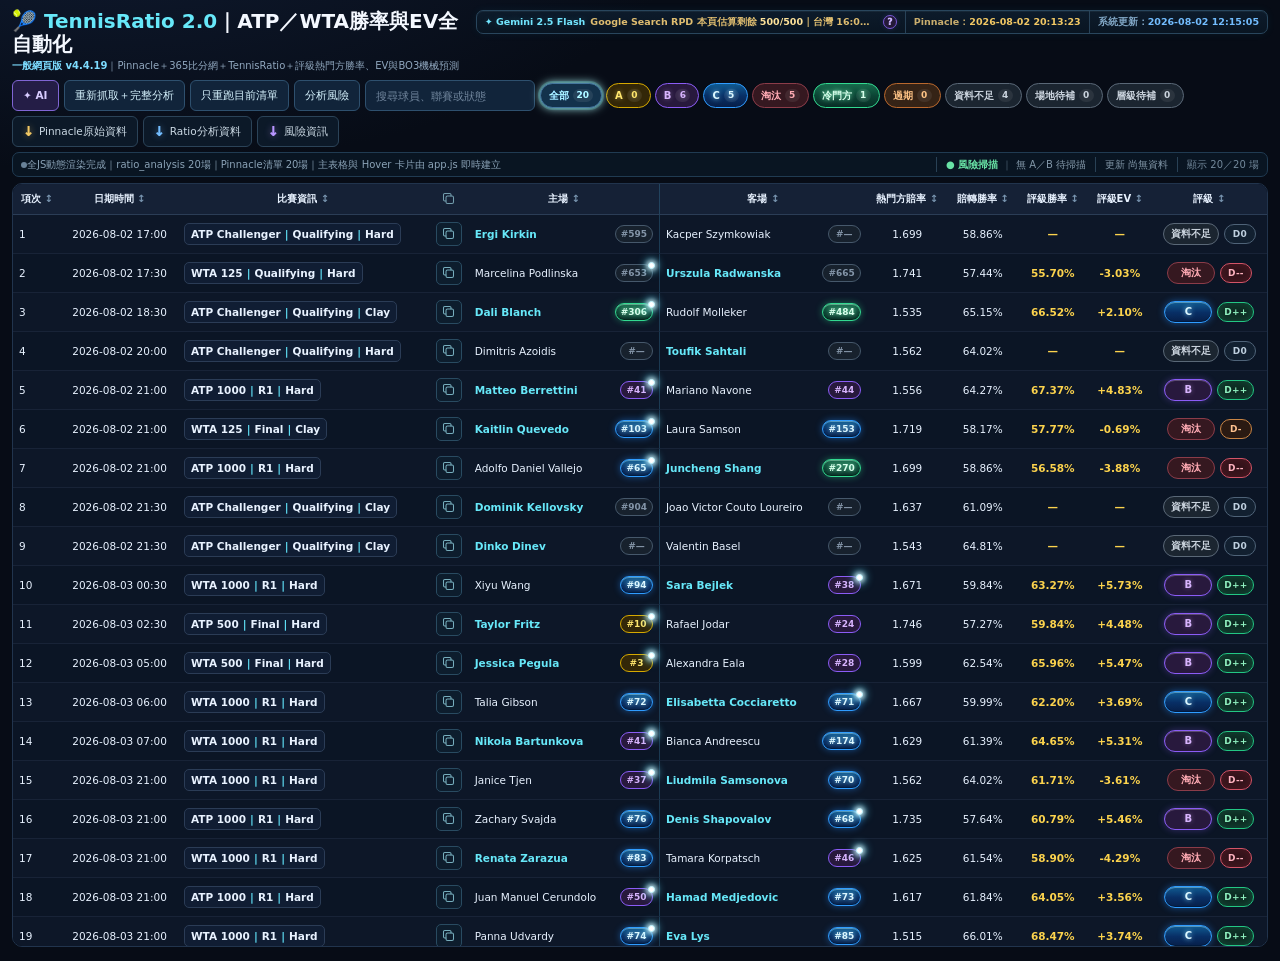
==== index.html @ b2cfebca "Update index.html" ====
<!DOCTYPE html>

<html lang="zh-Hant"><head><meta charset="utf-8"/>
<meta content="width=device-width,initial-scale=1" name="viewport"/>
<link rel="icon" type="image/svg+xml" href="./favicon.svg?v=1">
<title>TennisRatio｜Gemini 2.5 Flash</title><link href="./styles.css?v=safe-gemini-telegram-v1" rel="stylesheet"/></head>
<body data-analysis-ready="0" data-revision="0" data-runtime="github-pages-phase3-source-pipeline">
<div class="app-shell" id="app-shell">
<aside aria-hidden="true" class="chat-drawer" id="chat-drawer">
<div class="chat-inner">
<div class="chat-head">
<div class="chat-head-main"><h2>✦ TennisRatio Gemini</h2><small id="chat-model-label">gemini-2.5-flash｜Google Search</small></div>
<div class="chat-head-actions"><button class="chat-icon" id="chat-new" title="新對話" type="button">＋</button><button class="chat-icon" id="chat-settings" title="模型設定" type="button">⚙</button><button aria-label="關閉" class="chat-icon" id="chat-close" type="button">×</button></div>
</div>
<div class="chat-context"><i></i><span id="chat-context-text">Gemini 2.5 Flash｜Google Search｜共用 Worker Secret</span></div>
<div aria-live="polite" class="chat-log" id="chat-log"><div class="chat-welcome" id="chat-welcome"><strong>Gemini 網路問答已就緒</strong>左側問答不受 A／B 或 65% 條件限制。可詢問任何項次、球員、近期消息或一般問題；Gemini 2.5 Flash 可使用 Google Search，找到來源時會列在回答下方。</div></div>
<div class="chat-composer"><textarea class="chat-input" id="chat-input" placeholder="例如：項次24熱門方近期有沒有不利消息？"></textarea><div class="chat-actions"><span class="chat-actions-note">Enter 傳送｜Shift+Enter 換行</span><button class="control chat-send" id="chat-send" type="button">送出</button></div></div>
</div>
</aside>
<main class="page">
<header class="app-head">
<div class="brand"><h1><span class="brand-mark">🎾 TennisRatio 2.0</span>｜ATP／WTA勝率與EV全自動化</h1>
<div class="subtitle"><span class="version">一般網頁版 v4.4.19</span>｜Pinnacle＋365比分網＋TennisRatio＋評級熱門方勝率、EV與BO3機械預測</div></div>
<section aria-label="系統狀態艙" class="system-cockpit">
<div aria-live="polite" class="gemini-usage-board cockpit-zone cockpit-ai" id="gemini-global-usage" title="Gemini 本頁用量統計載入中">
<div class="gemini-usage-row">
<span class="gemini-usage-model">✦ Gemini 2.5 Flash</span>
<span class="gemini-usage-rpd" id="gemini-rpd-summary">Google Search RPD 本頁估算剩餘 500/500｜台灣 --:-- 重置｜倒數 --小時--分</span>
<button aria-controls="gemini-usage-popover" aria-expanded="false" aria-label="查看 Gemini 用量明細" class="gemini-usage-help" id="gemini-usage-help" title="查看本次與今日用量" type="button">?</button>
</div>
<div class="gemini-usage-popover" hidden id="gemini-usage-popover" role="status">
<div class="gemini-usage-popover-title">問答＋風險共用</div>
<div class="gemini-usage-detail" id="gemini-usage-detail">本次尚無 API 用量｜今日 0 次 問答0／風險0｜累計 0 tokens</div>
</div>
</div>
<div class="time-stack cockpit-times" title="Asia/Taipei">
<div class="generated pinnacle-time cockpit-zone cockpit-pinnacle"><span>Pinnacle：</span><b id="pinnacle-time-value">讀取中</b></div>
<div class="generated cockpit-zone cockpit-update"><span>系統更新：</span><b id="updated-time-value">讀取中</b></div>
</div>
</section>
</header>
<section aria-label="操作列" class="controls">
<button class="control ai-toggle" id="chat-toggle" title="分析資料已載入，可開啟AI問答" type="button">✦ AI</button>
<button class="control run-button" data-mode="full" type="button">重新抓取＋完整分析</button>
<button class="control run-button" data-mode="reanalyze" type="button">只重跑目前清單</button>
<button class="control run-button" data-mode="risk" type="button">分析風險</button>
<input aria-label="搜尋" class="control search-control" id="search-box" placeholder="搜尋球員、聯賽或狀態" type="search"/>
<div aria-label="快速顯示" class="filter-chips" role="group"><button aria-pressed="true" class="filter-chip all active" data-filter="全部" type="button"><span>全部</span><b>0</b></button><button aria-pressed="false" class="filter-chip a" data-filter="A" type="button"><span>A</span><b>0</b></button><button aria-pressed="false" class="filter-chip b" data-filter="B" type="button"><span>B</span><b>0</b></button><button aria-pressed="false" class="filter-chip c" data-filter="C" type="button"><span>C</span><b>0</b></button><button aria-pressed="false" class="filter-chip x" data-filter="淘汰" type="button"><span>淘汰</span><b>0</b></button><button aria-pressed="false" class="filter-chip cold-choice" data-filter="冷門方" type="button"><span>冷門方</span><b>0</b></button><button aria-pressed="false" class="filter-chip expired" data-filter="過期" type="button"><span>過期</span><b>0</b></button><button aria-pressed="false" class="filter-chip missing" data-filter="資料不足" type="button"><span>資料不足</span><b>0</b></button><button aria-pressed="false" class="filter-chip missing" data-filter="場地待補" type="button"><span>場地待補</span><b>0</b></button><button aria-pressed="false" class="filter-chip missing" data-filter="層級待補" type="button"><span>層級待補</span><b>0</b></button></div>
<span class="toolbar-spacer"></span>
<button class="download download-pinnacle" id="download-pinnacle" type="button"><span aria-hidden="true" class="download-mark">↓</span><span>Pinnacle原始資料</span></button>
<button class="download download-ratio" id="download-ratio" type="button"><span aria-hidden="true" class="download-mark">↓</span><span>Ratio分析資料</span></button>
<button class="download download-risk" id="download-risk" type="button"><span aria-hidden="true" class="download-mark">↓</span><span>風險資訊</span></button>
</section>
<div class="status-line" id="job-status" role="status">
<span class="status-dot"></span><span id="status-text">正在載入 R2 ratio_analysis.json、today_matches.json 與 source_bundle.json……</span>
<span class="risk-status" id="risk-status">● 風險掃描 待命</span>
<span class="risk-cache-status" id="risk-cache-status">更新 尚無資料</span>
<span class="visible-count" id="visible-count">顯示 0／0 場</span>
</div>
<div class="wrap"><table class="main"><thead><tr><th data-type="number">項次</th><th>日期時間</th><th>比賽資訊</th><th class="copy-head" data-nosort="true" title="複製日期與對戰"><svg aria-hidden="true" class="copy-icon copy-head-icon" focusable="false" viewbox="0 0 24 24"><rect height="12" rx="2.4" width="12" x="8" y="8"></rect><path d="M16 8V6a2 2 0 0 0-2-2H6a2 2 0 0 0-2 2v8a2 2 0 0 0 2 2h2"></path></svg></th><th class="home-player-head">主場</th><th class="away-player-head">客場</th><th data-type="number">熱門方賠率</th><th data-type="number">賠轉勝率</th><th data-type="number">評級勝率</th><th data-type="number">評級EV</th><th data-type="number">評級</th></tr></thead><tbody><tr class="dynamic-loading-row"><td colspan="11">正在由 app.js 讀取 ratio_analysis.json 並建立表格……</td></tr></tbody></table><div class="empty-filter" id="empty-filter">目前沒有可顯示的比賽；可按上方按鈕重新抓取。</div></div>
</main>
</div>
<dialog class="settings-dialog" id="ai-settings-dialog">
<form class="settings-card" id="ai-settings-form" method="dialog">
<div class="settings-head"><div><h2>AI設定</h2><p>左側問答與上方「分析風險」共用 Cloudflare Worker 內的 GEMINI_API_KEY Secret，不需再次輸入金鑰。</p></div><button class="chat-icon" id="settings-close" type="button">×</button></div>
<label class="settings-field"><span>模型</span><input id="ai-model" type="text" value="gemini-2.5-flash" readonly/><small>左側問答固定使用 gemini-2.5-flash，並可使用 Google Search。</small></label>
<label class="settings-field"><span>連線方式</span><input type="text" value="Cloudflare Worker｜GEMINI_API_KEY Secret" readonly/><small>API Key 只保存在 Cloudflare Secret；GitHub Pages 與瀏覽器都無法讀取明文。</small></label>
<label class="settings-field"><span>系統提示詞</span><textarea id="ai-system-prompt"></textarea><small>影響左側 Gemini 的回答方式；任何問題都可問，不受 A／B 風險掃描條件限制。</small></label>
<div class="settings-actions"><span class="settings-status" id="settings-status"></span><button class="control" id="settings-cancel" type="button">取消</button><button class="control" type="submit">儲存設定</button></div>
</form>
</dialog>
<dialog class="risk-dialog" id="external-risk-dialog">
<div class="risk-dialog-card">
<div class="risk-dialog-head"><div><h2 id="risk-dialog-title">外部風險</h2><p id="risk-dialog-subtitle"></p></div><button class="risk-dialog-close" id="risk-dialog-close" type="button" aria-label="關閉">×</button></div>
<div id="risk-dialog-body"></div>
</div>
</dialog>
<div class="analysis-toast" id="analysis-toast" hidden role="status" aria-live="polite">
<div class="analysis-toast-mark">✓</div>
<div class="analysis-toast-content"><strong id="analysis-toast-title">分析完成</strong><span id="analysis-toast-body"></span></div>
<button class="analysis-toast-close" id="analysis-toast-close" type="button" aria-label="關閉通知">×</button>
</div>
<div id="card"></div><div hidden="" id="templates-root"></div>
<script defer src="./modules/pinnacle.js?v=external-risk-v1"></script><script defer src="./modules/data-services.js?v=external-risk-v1-hotfix2"></script><script defer src="./modules/analysis-engine.js?v=rating65-ab-gate-v1"></script><script defer src="./modules/renderer.js?v=external-risk-v1-hotfix6"></script><script defer src="./modules/ai-services.js?v=safe-gemini-queue-v1"></script><script defer src="./app.js?v=safe-gemini-telegram-v1"></script></body></html>
---- styles.css ----
:root{--bg:#08101c;--panel:#0d1728;--line:#21344d;--text:#e8f2ff;--muted:#8fa6bd;--cyan:#67e8f9;--yellow:#fbbf24}
*{box-sizing:border-box;scrollbar-width:thin;scrollbar-color:#278db6 #08111f}
html{min-height:100%;background:#070c16}
body{min-height:100vh;margin:0;background:radial-gradient(1100px 520px at 8% -12%,#101c33 0%,#070c16 55%);color:var(--text);font:12px/1.45 "Microsoft JhengHei",system-ui,sans-serif}
button,input,select{font:inherit}
.app-shell{display:flex;width:100%;min-width:0;min-height:100vh;overflow:hidden}
.page{flex:1 1 auto;min-width:0;width:auto;padding:14px 16px 20px;transition:width .22s ease}
.app-head{display:flex;align-items:flex-start;justify-content:space-between;gap:14px;margin-bottom:10px}
.brand h1{margin:0;color:#f4f8ff;font-size:23px;line-height:1.2} .brand-mark{color:var(--cyan)} .version{color:#7ddcff;font-size:12px;font-weight:900}
.subtitle{margin-top:4px;color:#91a8bf;font-size:12px} .time-stack{display:flex;align-items:center;gap:6px;flex:0 0 auto} .generated{padding:5px 9px;border:1px solid #203b54;border-radius:7px;background:#0a1726;color:#8aa6bd;white-space:nowrap} .generated b{color:#d7eefc;font-weight:900} .generated.pinnacle-time{border-color:#4e3c22;background:#1b160d;color:#c4a979} .generated.pinnacle-time b{color:#f6cf74}
.controls{display:flex;align-items:center;gap:6px;flex-wrap:wrap;margin-bottom:7px}
.control,.download{height:36px;padding:0 12px;border:1px solid #2e506e;border-radius:7px;background:#11243a;color:#d7f4ff;text-decoration:none;white-space:nowrap;transition:border-color .14s,background .14s,box-shadow .14s}
button.control,.download{display:inline-flex;align-items:center;justify-content:center;cursor:pointer} .control:hover,.download:hover{border-color:#4ec8ed;background:#15314a;box-shadow:0 0 9px #39c8ef35} .control:disabled{cursor:wait;opacity:.5;box-shadow:none}
input.control{outline:none} input.control::placeholder{color:#71869d} input.control:focus{border-color:#54c7e8;box-shadow:0 0 0 2px #4dd7ff22} .search-control{flex:0 1 180px;width:180px;min-width:135px} .toolbar-spacer{flex:1 1 8px} .filter-chips{display:flex;align-items:center;gap:5px;flex-wrap:wrap} .filter-chip{height:30px;display:inline-flex;align-items:center;justify-content:center;gap:5px;padding:0 9px;border:1px solid #35536d;border-radius:999px;background:#102233;color:#b9cddd;font-weight:900;cursor:pointer;white-space:nowrap;transition:filter .14s,box-shadow .14s,transform .14s,opacity .14s} .filter-chip b{min-width:17px;padding:1px 5px;border-radius:999px;background:#ffffff12;color:inherit;font-size:10px} .filter-chip:hover,.filter-chip:focus-visible{filter:brightness(1.16);transform:translateY(-1px);outline:none} .filter-chip.active{box-shadow:0 0 0 2px #67e8f933,0 0 10px currentColor;filter:brightness(1.13)} .filter-chip.all{color:#9fe5ff;border-color:#3d698c;background:#112c43} .filter-chip.a{color:#77f0b2;border-color:#2cac72;background:#103126} .filter-chip.b{color:#7ed0ff;border-color:#2f83bd;background:#10283b} .filter-chip.c{color:#ffe17c;border-color:#b58d1f;background:#332b11} .filter-chip.x{color:#ffabb4;border-color:#8b3c49;background:#351820} .filter-chip.cold-choice{color:#ffbd8a;border-color:#b76732;background:#332015} .filter-chip.expired{color:#ffc486;border-color:#b9682d;background:#352316} .filter-chip.missing{color:#ccd5df;border-color:#5a6877;background:#1b2530} .ai-toggle{order:-10;border-color:#8065d4;background:#241d46;color:#d8ccff;font-weight:900} .ai-toggle.active{border-color:#a88cff;background:#332667;box-shadow:0 0 10px #9b87ff55}
.status-line{display:flex;align-items:center;gap:8px;min-height:30px;margin-bottom:8px;padding:5px 9px;border:1px solid #203b54;border-radius:7px;background:#0a1726;color:#91a8bf} .status-line.running{color:#87dbf2;border-color:#2c6980} .status-line.error{color:#ffb1ba;border-color:#7e3945;background:#28151d} .status-dot{width:7px;height:7px;border-radius:50%;background:#698298} .status-line.running .status-dot{background:#5de4ff;box-shadow:0 0 8px #5de4ff;animation:pulse 1.2s infinite} .status-line.error .status-dot{background:#ff7280} .visible-count{margin-left:auto;color:#7591a9;white-space:nowrap}
@keyframes pulse{50%{opacity:.35}}
.wrap{height:calc(100vh - 158px);min-height:430px;overflow:auto;border:1px solid var(--line);border-radius:12px;background:var(--panel)}
.empty-filter{display:none;padding:38px;color:#91a8bf;text-align:center}
table.main{width:100%;min-width:1180px;border-collapse:separate;border-spacing:0}
.main th{position:sticky;top:0;z-index:5;padding:10px 8px;background:#152136;border-bottom:1px solid #2b3d56;white-space:nowrap;cursor:pointer;user-select:none}
.main th:not([data-nosort])::after{content:" ↕";color:#7894af} .main th.asc::after{content:" ▲";color:var(--cyan)} .main th.desc::after{content:" ▼";color:var(--cyan)} .main th[data-nosort]{cursor:default}
.main td{padding:10px 8px;border-bottom:1px solid #182337;vertical-align:middle}
.main tbody tr:nth-child(even) td{background:#0b1525} .main tr:hover td{background:#122640}
.date,.num{white-space:nowrap;text-align:center} .player{min-width:max-content;white-space:nowrap}
.player-entry{display:flex;align-items:center;justify-content:space-between;gap:10px;width:100%} .player-entry .rank-pill{flex:0 0 auto;margin-left:auto}
.main th.home-player-head,.main td.home-player{border-right:1px solid rgba(82,174,220,.24)}
.player-name{display:inline-block;max-width:none;overflow:visible;text-overflow:clip;vertical-align:middle;white-space:nowrap}
.favorite{color:var(--cyan);font-weight:900} .model-value,.ev{color:#fcd34d;font-weight:900}
.rank-pill{position:relative;display:inline-flex;align-items:center;justify-content:center;min-width:37px;height:20px;margin-left:6px;padding:0 6px;border-radius:999px;border:1px solid #3d698c;background:#112c43;color:#9fe5ff;font-size:10px;font-weight:900}
.rank-pill.top10{color:#ffe66d;border-color:#d6a900;background:#332708} .rank-pill.top50{color:#d8b4fe;border-color:#8b5cf6;background:#28193d}
.rank-pill.rarity-r{color:#dcf7ff;border-color:#2f9cff;background:linear-gradient(180deg,#105b91 0%,#082f66 52%,#071f49 100%);box-shadow:inset 0 1px 0 #b8efff66,inset 0 -1px 0 #001a3d,0 0 7px #238cff78;text-shadow:0 0 5px #86ddff}
.rank-pill.rarity-n{color:#d8ffec;border-color:#32d990;background:linear-gradient(180deg,#176b4c 0%,#0b4434 52%,#082d25 100%);box-shadow:inset 0 1px 0 #c7ffe366,inset 0 -1px 0 #04241b,0 0 7px #2bd98a70;text-shadow:0 0 5px #84ffc3}
.rank-pill.lower,.rank-pill.missing{color:#8495a8;border-color:#46586b;background:#17212d}
.rank-pill.better-ranked::after{content:"";position:absolute;right:-3px;top:-3px;width:6px;height:6px;border:1px solid #baf4ff;border-radius:50%;background:#fff;box-shadow:0 0 4px 2px #fff9,0 0 9px 3px #55dfffaa}
.hover{cursor:help} .info-pill{display:inline-flex;align-items:center;gap:5px;padding:4px 7px;white-space:nowrap;border:1px solid #2b3c56;border-radius:6px;background:#101d33} .info-part{font-weight:800} .info-sep{color:#5eddf4;font-style:normal;font-weight:900}
.copy-column{width:46px;padding-left:3px!important;padding-right:3px!important;text-align:center} .copy-head{width:46px;text-align:center;color:#739dad} .copy-icon{width:17px;height:17px;fill:none;stroke:currentColor;stroke-width:1.65;stroke-linecap:round;stroke-linejoin:round} .copy-head-icon{width:16px;height:16px;vertical-align:-3px} .copy-match,.copy-url{display:inline-flex;align-items:center;justify-content:center;width:30px;height:28px;padding:0;border:1px solid #294b61;border-radius:6px;background:#0d1d2d;color:#77aebd;box-shadow:none;cursor:pointer;transition:border-color .14s,background .14s,color .14s,box-shadow .14s} .copy-match:hover,.copy-url:hover,.copy-match:focus-visible,.copy-url:focus-visible{outline:none;border-color:#5edfff;background:#102b41;color:#dffaff;box-shadow:0 0 0 1px #52ddff3d,0 0 10px #3edbff70,inset 0 0 8px #45dcff1c} .copy-match.copied,.copy-url.copied{border-color:#43d29a;background:#15372e;color:#83edbc;box-shadow:0 0 8px #38d39755} .copy-result{font-size:15px;font-weight:900;line-height:1}
.rating{display:inline-flex;min-width:55px;justify-content:center;padding:4px 8px;border:1px solid;border-radius:999px;font-weight:900}
.rating.a{color:#77f0b2;border-color:#2cac72;background:#103126} .rating.b{color:#7ed0ff;border-color:#2f83bd;background:#10283b}
.rating.c{color:#ffe17c;border-color:#b58d1f;background:#332b11} .rating.x{color:#ffabb4;border-color:#8b3c49;background:#351820}
.rating.expired{color:#ffc486;border-color:#b9682d;background:#352316} .rating.missing{color:#ccd5df;border-color:#5a6877;background:#1b2530}
.rating-trigger{outline:none;transition:filter .16s,box-shadow .16s,transform .16s} .rating-trigger:hover,.rating-trigger:focus{filter:brightness(1.18);box-shadow:0 0 0 2px #67e8f933,0 0 12px currentColor;transform:translateY(-1px)} .rating-cell{min-width:118px} .rating-badges{display:inline-flex;align-items:center;justify-content:center;gap:6px;flex-wrap:wrap} .d-mini{display:inline-flex;align-items:center;justify-content:center;min-width:36px;height:24px;padding:0 8px;border-radius:999px;border:1px solid #3b5268;background:#102233;color:#bfd1de;font-size:10px;font-weight:900;letter-spacing:.2px;white-space:nowrap} .d-mini.hot-strong{border-color:#23c784;background:#0d2b22;color:#8ff0bf;box-shadow:0 0 8px #34d39933 inset} .d-mini.hot{border-color:#2aa67d;background:#0d2520;color:#7de5b7} .d-mini.cold{border-color:#c98545;background:#2a1a12;color:#ffc28f} .d-mini.cold-strong{border-color:#d35467;background:#33131a;color:#ffb3c0;box-shadow:0 0 8px #f43f5e22 inset} .d-mini.neutral{border-color:#4f6378;background:#122030;color:#bfd0df}
#card{display:none;position:fixed;z-index:100;width:min(520px,calc(100vw - 24px));max-height:84vh;overflow:auto;padding:13px;border:1px solid #315f82;border-radius:11px;background:#08121f;box-shadow:0 18px 48px #000d;color:#eaf3ff;pointer-events:auto}
#card.integrated-card{width:min(1260px,calc(100vw - 24px))} #card.match-card{width:min(460px,calc(100vw - 24px))}
.tip-title{margin-bottom:8px;padding-bottom:6px;border-bottom:1px solid #24445d;color:#73ddff;font-size:17px;font-weight:900}
.integrated-title{display:flex;align-items:center;gap:9px;min-width:0} .integrated-title strong{color:#fbbf24} .integrated-rating-title{color:#ffd66b;white-space:nowrap} .h2h-title{display:grid;grid-template-columns:auto minmax(0,1fr) auto auto;align-items:center;gap:6px;width:min(360px,28vw);min-width:200px;height:27px;margin-left:auto;padding:2px 4px 2px 8px;border:1px solid #274a63;border-radius:6px;background:#0b1b2c;color:#7ddcff;font-size:10px;font-weight:800;line-height:1;overflow:hidden} .h2h-title>span{color:#7ddcff;white-space:nowrap} .h2h-title a{min-width:0;overflow:hidden;color:#9fc4d8;text-overflow:ellipsis;white-space:nowrap;font-weight:700} .h2h-title .h2h-title-copy{width:23px;height:21px;border-radius:5px} .h2h-title .copy-icon{width:14px;height:14px} .h2h-title .copy-status{min-width:0;max-width:38px;overflow:hidden;white-space:nowrap;font-size:9px} .h2h-title.missing-url{display:flex;justify-content:center;color:#8295a7} .card-item{margin-left:0;padding:2px 9px;border:1px solid #2f7899;border-radius:999px;background:#0e2a3d;color:#8ce9ff;font-size:12px;font-weight:900;white-space:nowrap}
.surface{margin-bottom:8px;color:#fbbf24;font-weight:800} .tip-table{width:100%;border-collapse:collapse} .tip-table th,.tip-table td{padding:5px 7px;border-bottom:1px solid #193149;text-align:right}
.tip-table th:first-child{text-align:left;color:#a9bdd1} .info-list{display:grid;grid-template-columns:120px 1fr;gap:6px 10px;margin:0} .info-list dt{color:#8fa9c0} .info-list dd{margin:0}
.prob-grid{display:grid;grid-template-columns:repeat(4,1fr);gap:7px;margin:8px 0} .prob-grid span{padding:8px;border:1px solid #25435d;border-radius:7px;background:#0d2034;color:#9fb5ca;text-align:center} .prob-grid small{display:block;color:#718ca4;font-size:10px} .prob-grid b{display:block;color:#fbbf24;font-size:15px}
.stats-panel{min-width:var(--stats-pane-min,430px);border:1px solid #24445d;border-radius:8px;overflow-x:hidden;overflow-y:hidden;background:#0a1828} .panel-title{display:flex;justify-content:space-between;padding:7px 9px;color:#69ddff;font-weight:900;background:#10243a} .panel-title span{color:#fbbf24}
.formula-overview{margin-bottom:8px;padding:8px;border:1px solid #2b4962;border-radius:8px;background:#091725} .overview-grid{display:grid;grid-template-columns:minmax(240px,2fr) minmax(165px,1fr) minmax(126px,.82fr);grid-template-areas:"breadth d prob" "five ev final";gap:7px;align-items:stretch} .overview-box{display:flex;flex-direction:column;justify-content:center;min-height:50px;padding:7px 9px;border:1px solid #29465d;border-radius:7px;background:#0d1d2e;overflow:visible;transition:border-color .12s,box-shadow .12s} .overview-box.bias-hot{border-color:#2aa67d;box-shadow:inset 0 0 0 1px #1d6c54} .overview-box.bias-cold{border-color:#d35467;box-shadow:inset 0 0 0 1px #6f2430} .overview-box.bias-prob{border-color:#d6b44a;box-shadow:inset 0 0 0 1px #755f18} .overview-box.bias-neutral{border-color:#355067} .overview-breadth{grid-area:breadth} .overview-d{grid-area:d} .overview-prob{grid-area:prob} .overview-five{grid-area:five} .overview-ev{grid-area:ev} .overview-final{grid-area:final} .overview-box-head{display:flex;align-items:center;gap:7px;margin-bottom:5px;min-width:0} .overview-index{display:inline-flex;align-items:center;justify-content:center;min-width:22px;height:22px;padding:0 6px;border:1px solid #5b7085;border-radius:6px;background:#102233;color:#eef6ff;font-size:10px;font-weight:900;letter-spacing:.3px;line-height:1} .overview-box-label{display:block;min-width:0;color:#9fb3c4;font-size:10px;font-weight:800;line-height:1.15} .overview-line{display:flex;align-items:center;min-width:0;flex-wrap:wrap;gap:2px;color:#d6e3ec;font-size:12px;font-weight:800;line-height:1.3} .overview-unavailable{color:#7f93a5} .overview-line .support-side,.overview-line .breadth-side{color:#c7d3de;font-weight:900;text-shadow:none} .overview-line .support-side.dominant.hot,.overview-line .breadth-side.dominant.hot{color:#7ef0b7;text-shadow:0 0 9px #34d39955} .overview-line .support-side.dominant.cold,.overview-line .breadth-side.dominant.cold{color:#ff9fb0;text-shadow:0 0 9px #f43f5e55} .overview-line .support-side.tie,.overview-line .breadth-side.tie{color:#c7d3de;text-shadow:none} .overview-metric{align-items:flex-start;gap:0;white-space:nowrap} .overview-metric-value{display:flex;align-items:flex-end;min-height:24px} .overview-metric b{display:block;color:#f5d76e;font-size:18px;line-height:1.05;white-space:nowrap;overflow:visible} .overview-metric b.positive{color:#7ef0b7} .overview-metric b.negative{color:#ffb3c0} .overview-metric b.neutral{color:#c5d2de} .overview-metric .formula-final-grade.a{color:#77f0b2} .overview-metric .formula-final-grade.b{color:#7ed0ff} .overview-metric .formula-final-grade.c{color:#ffe17c} .overview-metric .formula-final-grade.x,.overview-metric .formula-final-grade.missing{color:#ffabb4} .overview-note{display:block;margin-top:6px;padding-top:5px;border-top:1px solid #203a50;color:#7892a8;font-size:9.5px;letter-spacing:.08px} .analysis-grid{display:grid;grid-template-columns:minmax(var(--stats-pane-min,430px),5fr) minmax(680px,7fr);gap:8px;align-items:start} .stats-tabs-shell{min-width:0} .stats-tab-list{display:flex;align-items:flex-end;gap:3px;border-bottom:1px solid #24445d} .stats-tab{position:relative;margin:0 0 -1px;padding:7px 11px;border:1px solid transparent;border-bottom-color:#24445d;border-radius:7px 7px 0 0;background:#0a1524;color:#7895aa;font:inherit;font-weight:900;cursor:pointer;transition:border-color .14s,background .14s,color .14s} .stats-tab:hover{color:#bcecff;background:#0d1d2e} .stats-tab.active{z-index:1;border-color:#2b5975;border-bottom-color:#0a1828;background:#0a1828;color:#6fdcf7} .stats-tab:focus-visible{outline:1px solid #67dff5;outline-offset:-3px} .stats-tab-panel{display:none} .stats-tab-panel.active{display:block} .stats-tab-panel .stats-panel{height:100%;border-top:0;border-radius:0 8px 8px 8px} .formula-section{min-width:0;border:1px solid #24445d;border-radius:8px;overflow:hidden;background:#0a1828} .formula-panel-title{align-items:flex-start;gap:10px;color:#ffd66b} .formula-title-subject{display:flex;align-items:center;gap:9px} .formula-title-subject span{color:#ffd66b} .formula-title-subject strong{color:var(--cyan);font-size:13px} .formula-title-result{display:flex;flex-direction:column;align-items:flex-end;gap:4px;margin-left:auto} .formula-title-result small{color:#7897ad;font-size:10px} .formula-topline{display:flex;align-items:center;justify-content:flex-end;gap:8px;flex-wrap:wrap} .formula-topline span{color:#b8d0e1;font-size:11px} .formula-topline span>b{color:#f5d76e;font-size:13px} .formula-summary{font-size:11px;text-align:right;line-height:1.45;color:#8fa6bd} .formula-summary .support-side{font-weight:700;color:#9eb4c7;transition:color .12s,text-shadow .12s} .formula-summary .support-divider{display:inline-block;margin:0 5px;color:#71879a;font-weight:400;text-shadow:none} .formula-summary .support-side.dominant.hot{color:#7ef0b7;text-shadow:0 0 10px #34d39955} .formula-summary .support-side.dominant.cold{color:#ffb3c0;text-shadow:0 0 10px #f43f5e44} .formula-summary .support-side.tie{color:#c5d2de;text-shadow:none} .formula-title-result .formula-final-grade.a{color:#77f0b2} .formula-title-result .formula-final-grade.b{color:#7ed0ff} .formula-title-result .formula-final-grade.c{color:#ffe17c} .formula-title-result .formula-final-grade.x,.formula-title-result .formula-final-grade.missing{color:#ffabb4} .d-signal{display:inline-flex;align-items:center;gap:5px;padding:2px 9px;border:1px solid #35536d;border-radius:999px;background:#102233;font-size:10px;font-weight:900;line-height:1} .d-signal .d-dot{width:8px;height:8px;border-radius:50%;background:#7f93a8;box-shadow:0 0 8px #7f93a855} .d-signal.hot-strong{border-color:#23c784;background:#0d2b22;color:#8ff0bf} .d-signal.hot-strong .d-dot{background:#34d399;box-shadow:0 0 9px #34d399aa} .d-signal.hot{border-color:#2aa67d;background:#0d2520;color:#7de5b7} .d-signal.hot .d-dot{background:#4ade80;box-shadow:0 0 9px #4ade80aa} .d-signal.cold{border-color:#c98545;background:#2a1a12;color:#ffc28f} .d-signal.cold .d-dot{background:#fb923c;box-shadow:0 0 9px #fb923caa} .d-signal.cold-strong{border-color:#d35467;background:#33131a;color:#ffb3c0} .d-signal.cold-strong .d-dot{background:#f43f5e;box-shadow:0 0 9px #f43f5eaa} .d-signal.neutral{border-color:#4f6378;background:#122030;color:#bfd0df} .d-signal.neutral .d-dot{background:#94a3b8;box-shadow:0 0 9px #94a3b8aa} .formula-content{padding:8px}
.bo3-card{margin-top:8px;padding:8px;border:1px solid #2b5873;border-radius:8px;background:linear-gradient(145deg,#0a1c2e,#091624);overflow:hidden} .bo3-head{display:flex;align-items:center;justify-content:space-between;padding-bottom:6px;border-bottom:1px solid #23435a} .bo3-head strong{color:#7fe5ff;font-size:14px} .bo3-head span{color:#85a4ba;font-size:10px} .bo3-main{display:grid;grid-template-columns:auto minmax(0,1fr) auto;gap:4px 8px;align-items:center;margin:7px 0;padding:7px 8px;border-left:3px solid #f5c542;border-radius:5px;background:#28230e} .bo3-main>span{color:#ad9870;font-size:10px} .bo3-main>strong{overflow:visible;color:#f5f8fb;text-overflow:clip;white-space:nowrap} .bo3-main>b{color:#f7d860} .bo3-main>em{grid-column:2/-1;color:#f1cf79;font-style:normal;font-weight:900} .bo3-players{display:grid;grid-template-columns:max-content max-content;gap:6px;justify-content:stretch} .bo3-player{min-width:190px;padding:7px;border:1px solid #25455d;border-radius:6px;background:#0c2032} .bo3-player-name{overflow:visible;color:#e3edf5;font-weight:900;text-overflow:clip;white-space:nowrap} .bo3-player-name.favorite{color:var(--cyan)} .bo3-player-name small{display:block;overflow:visible;margin-top:2px;color:#7f99ae;font-size:9px;font-weight:700;text-overflow:clip;white-space:nowrap} .bo3-outcomes{display:grid;grid-template-columns:1fr 1fr;gap:4px;margin-top:6px} .bo3-outcomes span{padding:4px;border:1px solid #203e54;border-radius:5px;color:#8da6ba;text-align:center;font-size:10px} .bo3-outcomes b{display:block;color:#f6d76f;font-size:13px} .bo3-score{margin-top:5px;padding-top:5px;border-top:1px solid #203a4e} .bo3-score small{display:block;color:#748fa5;font-size:9px} .bo3-score b{display:block;overflow:visible;color:#d9eafa;text-overflow:clip;white-space:nowrap} .bo3-footer{display:grid;grid-template-columns:repeat(4,1fr);gap:4px;margin-top:6px} .bo3-footer span{padding:4px 2px;border-radius:4px;background:#071521;color:#7692a7;text-align:center;font-size:9px} .bo3-footer b{display:block;color:#92dcf2;font-size:11px} .bo3-method{display:block;margin-top:5px;color:#6f899d;line-height:1.35} .bo3-card.unavailable p{margin:8px 0 0;color:#899caf}
.compare-table{width:max-content;min-width:100%;border-collapse:collapse} .formula-table{width:100%;border-collapse:collapse} .compare-table th,.compare-table td,.formula-table th,.formula-table td{padding:4px 7px;border-bottom:1px solid #183149;text-align:right;white-space:nowrap} .compare-table thead th,.compare-table thead td,.formula-table thead th{background:#0d1d2e} .compare-table thead th,.formula-table thead th{color:#b9d2e6} .compare-table th:first-child,.formula-table th:first-child{text-align:left;color:#91aac0;vertical-align:middle} .compare-table .summary-row th,.compare-table .summary-row td{padding-top:3px;padding-bottom:3px} .player-record{color:#fbbf24;font-size:11px;font-weight:900} .compare-table .player-row th{padding-top:5px;padding-bottom:5px} .panel-player{display:inline-flex;align-items:center;justify-content:flex-end;gap:3px} .panel-player.favorite{color:var(--cyan);font-weight:900} .panel-player .rank-pill{height:18px;min-width:34px;margin-left:3px;padding:0 5px;font-size:9px} .metric-best{color:#54e0ad;font-weight:900} .stats-total-row th,.stats-total-row td{background:#0b1b2c;font-weight:900} .stat-total{font-size:13px}
.h2h-row{display:grid;grid-template-columns:auto minmax(0,1fr) auto auto;gap:8px;align-items:center;margin-top:8px;padding:7px 9px;border:1px solid #24445d;border-radius:7px;background:#0b1b2c} .h2h-row>span{color:#7ddcff;font-weight:900} .h2h-row a{overflow:hidden;color:#a9c7dc;text-overflow:ellipsis;white-space:nowrap} .copy-status{min-width:42px;color:#66e7ae;font-size:11px;font-style:normal} .missing-url{display:block;color:#8295a7}
.subject-banner{display:flex;gap:10px;align-items:center;padding:8px 10px;border-left:3px solid #fbbf24;border-radius:5px;background:#2a220c;color:#f7d879} .subject-banner strong{color:var(--cyan);font-size:14px} .subject-banner span{margin-left:auto;color:#b8c8d7}
.plain-summary{margin:7px 0;padding:8px 9px;border:1px solid #274963;border-radius:7px;background:#0b1d2f;color:#abc0d2} .plain-summary-head{display:flex;align-items:center;gap:8px} .plain-summary-head strong{color:#f5d76e} .plain-summary p{margin:6px 0 3px;color:#d3e3ef} .plain-summary small{display:block;margin-top:2px;color:#809bb1} .signal-tag{display:inline-block;padding:2px 7px;border:1px solid #bd8d18;border-radius:999px;background:#352a0d;color:#ffe17a;font-weight:900} .scenario-detail{display:grid;grid-template-columns:auto 1fr;gap:3px 9px;margin-top:7px;padding-top:6px;border-top:1px solid #25465f} .scenario-detail strong{color:#8ce7ff;white-space:nowrap} .scenario-detail span{color:#c9dbe8} .scenario-detail small{grid-column:1/-1}
.data-mix-card{margin:7px 0;padding:8px 9px;border:1px solid #2b5873;border-radius:7px;background:#091a2a} .data-mix-head{display:flex;align-items:center;justify-content:space-between;gap:8px} .data-mix-head strong{color:#8ce9ff} .data-mix-head span{color:#7f9bb0;font-size:11px} .data-mix-values{display:grid;grid-template-columns:1fr 1fr;gap:7px;margin-top:6px} .data-mix-values span{display:flex;align-items:center;justify-content:space-between;padding:5px 8px;border:1px solid #24445d;border-radius:5px;color:#a9c1d4} .data-mix-values span.dominant{border-color:#3a88a8;background:#0d263a;box-shadow:inset 0 0 9px #43d8ff12} .data-mix-values b{color:#f6d76f;font-size:14px} .data-mix-track{display:flex;height:7px;margin:6px 0;border-radius:999px;background:#24405a;overflow:hidden} .data-mix-track i{display:block;height:100%} .data-mix-track .all-levels-weight{background:#32bfe7;box-shadow:0 0 8px #32bfe777} .data-mix-track .main-tour-weight{background:#62e5bd;box-shadow:0 0 8px #62e5bd77} .data-mix-card small{display:block;color:#8aa3b7} .data-mix-card .mix-math{margin-top:2px;color:#6fd7ed}
.formula-table th:first-child{width:35%} .formula-table td.hot-better{color:#68e2b1;font-weight:900} .formula-table td.cold-better{color:#ffbd8a;font-weight:900} .empty-comparison{color:#8295a7;text-align:center!important} .comparison-count{padding:7px 8px;border-bottom:1px solid #203b52;color:#a9c3d6} .comparison-count small{display:block;margin-top:4px;color:#7892a8} .five-support-summary,.breadth-summary{display:flex;align-items:center;gap:0;min-height:21px;line-height:1.35} .five-support-summary{font-weight:800;color:#b8cddd} .five-support-summary .support-side,.breadth-summary .breadth-side{font-weight:700;color:#a8bac9} .five-support-summary .support-side.dominant.hot,.breadth-summary .breadth-side.dominant.hot{color:#7ef0b7;text-shadow:0 0 9px #34d39944} .five-support-summary .support-side.dominant.cold,.breadth-summary .breadth-side.dominant.cold{color:#ffb3c0;text-shadow:0 0 9px #f43f5e3d} .five-support-summary .support-side.tie,.breadth-summary .breadth-side.tie{color:#c5d2de;text-shadow:none} .breadth-summary{margin-top:2px;color:#aebfce} .breadth-summary.unavailable{color:#7f93a5} .breadth-label{color:#aebfce;font-weight:700} .support-divider,.breadth-divider{display:inline-block;margin:0 6px;color:#71879a!important;font-weight:400!important;text-shadow:none!important} .breadth-badge{display:inline-flex;align-items:center;margin-left:9px;padding:2px 8px;border:1px solid #3b5268;border-radius:999px;background:#102233;color:#c6d4df;font-size:10px;font-weight:900;white-space:nowrap} .breadth-badge.strong-hot{border-color:#23c784;background:#0d2b22;color:#8ff0bf;box-shadow:0 0 8px #34d3992e inset} .breadth-badge.normal-hot{border-color:#2aa67d;background:#0d2520;color:#7de5b7} .breadth-badge.edge{border-color:#c99b45;background:#2a2112;color:#ffd38c} .breadth-badge.stable{border-color:#3da4c7;background:#0c2633;color:#8fe7ff} .breadth-badge.warning{border-color:#c98545;background:#2a1a12;color:#ffc28f} .breadth-badge.majority{border-color:#3e8fab;background:#0d2430;color:#9ee8ff} .breadth-badge.divergence,.breadth-badge.cold{border-color:#d35467;background:#33131a;color:#ffb3c0} .breadth-badge.neutral{border-color:#4f6378;background:#122030;color:#bfd0df} .rank-calc-grid{display:grid;grid-template-columns:repeat(4,1fr);gap:7px;margin:8px 0} .rank-calc-grid span{padding:6px;border:1px solid #263f56;border-radius:6px;color:#91a9bd;text-align:center} .rank-calc-grid b{display:block;color:#f5d76e;font-size:13px} .plain-steps{margin:8px 0 0;padding:8px 8px 8px 28px;border:1px solid #25465f;border-radius:6px;background:#07111e;color:#b9cfdf} .plain-steps li{padding:2px 0} .plain-steps b{color:#8ce7ff}
.rating-gates{display:grid;grid-template-columns:auto repeat(4,1fr);gap:7px;align-items:stretch;margin:8px 0;padding:7px;border:1px solid #3c5669;border-radius:7px;background:#0a1725} .rating-gates>strong{display:flex;align-items:center;padding:0 4px;color:#b8d8eb;white-space:nowrap} .rating-gates>span{padding:5px 7px;border:1px solid #29465d;border-radius:5px;color:#91a9bd;text-align:center} .rating-gates>span b{display:block;color:#f5d76e;font-size:14px} .rating-gates .gate-final{border-color:#3d819b;background:#0d2939} .rating-gates .gate-final b{color:#85e9ff} .rating-gates>small{grid-column:1/-1;color:#e4bb7a} .rating-gates.two-gates{grid-template-columns:auto repeat(3,1fr)}
.chat-drawer{position:sticky;z-index:60;top:0;align-self:flex-start;flex:0 0 0;width:0;height:100vh;padding:0;overflow:hidden;border-right:0 solid #2b5571;background:linear-gradient(180deg,#0a1423,#07101b);box-shadow:none;transition:flex-basis .22s ease,width .22s ease,border-width .22s ease,box-shadow .22s ease} .chat-drawer.open{flex-basis:min(430px,38vw);width:min(430px,38vw);border-right-width:1px;box-shadow:14px 0 34px #0007} .chat-inner{display:flex;flex-direction:column;width:430px;min-width:430px;height:100%;opacity:0;pointer-events:none;transform:translateX(-14px);transition:opacity .14s ease,transform .22s ease} .chat-drawer.open .chat-inner{opacity:1;pointer-events:auto;transform:translateX(0)} .chat-head{display:flex;align-items:center;gap:8px;padding:13px 14px;border-bottom:1px solid #203b54;background:#0c1828} .chat-head-main{min-width:0;flex:1} .chat-head h2{margin:0;color:#8ce9ff;font-size:17px} .chat-head small{display:block;color:#7894aa;white-space:nowrap;overflow:hidden;text-overflow:ellipsis} .chat-head-actions{display:flex;gap:5px} .chat-icon{width:31px;height:31px;padding:0;border:1px solid #31516b;border-radius:7px;background:#102238;color:#b6c9d9;cursor:pointer} .chat-icon:hover{border-color:#4ec8ed;color:#e9fbff} .chat-context{display:flex;align-items:center;gap:7px;padding:8px 13px;border-bottom:1px solid #19334a;background:#091624;color:#83a1b8;font-size:11px} .chat-context i{width:7px;height:7px;border-radius:50%;background:#4ade80;box-shadow:0 0 8px #4ade80} .chat-context b{color:#bdeed7} .chat-log{flex:1;min-height:0;overflow:auto;padding:12px;background:#07111d} .chat-welcome{padding:18px 14px;border:1px solid #203b54;border-radius:10px;background:#0b1828;color:#94adbf;text-align:center} .chat-welcome strong{display:block;margin-bottom:5px;color:#dff7ff;font-size:16px} .chat-message{position:relative;margin:9px 0;padding:9px 10px;border:1px solid #203b54;border-radius:10px;white-space:pre-wrap;overflow-wrap:anywhere} .chat-message.user{margin-left:34px;background:#10243a;color:#e5f2fb} .chat-message.model{margin-right:18px;background:#0c1b2c;color:#dbeaf5} .chat-message.pending{color:#7fa0b8;font-style:italic} .chat-message.error{color:#ffabb4;border-color:#783641;background:#28151c} .typing-cursor{display:inline-block;width:7px;height:1.05em;margin-left:2px;background:#7ddcff;vertical-align:-2px;animation:blink .75s steps(1) infinite} @keyframes blink{50%{opacity:0}} .chat-meta{margin-top:7px;padding-top:6px;border-top:1px solid #21384d;color:#7896ac;font-size:10px} .chat-sources-title{margin-top:8px;color:#f4ce72;font-weight:900} .chat-sources{margin:5px 0 0;padding-left:18px} .chat-sources a{color:#7ddcff} .chat-composer{padding:10px 12px 12px;border-top:1px solid #203b54;background:#0a1523} .chat-input{width:100%;min-height:70px;max-height:180px;padding:9px 10px;border:1px solid #2e506e;border-radius:9px;outline:none;resize:vertical;background:#0c1a2a;color:#eaf3ff} .chat-input:focus{border-color:#54c7e8;box-shadow:0 0 0 2px #4dd7ff18} .chat-actions{display:flex;align-items:center;gap:7px;margin-top:7px} .chat-actions-note{flex:1;color:#708ba1;font-size:10px} .chat-send{min-width:92px} .settings-dialog{width:min(570px,calc(100vw - 28px));max-height:calc(100vh - 38px);padding:0;border:1px solid #2a4058;border-radius:14px;background:#0b111d;color:#e8f2ff;box-shadow:0 24px 70px #000b} .settings-dialog::backdrop{background:#0009;backdrop-filter:blur(3px)} .settings-card{padding:18px 20px} .settings-head{display:flex;align-items:flex-start;justify-content:space-between;gap:12px;margin-bottom:13px} .settings-head h2{margin:0;font-size:22px} .settings-head p{margin:3px 0 0;color:#8199ae} .settings-field{display:block;margin:12px 0} .settings-field>span{display:block;margin-bottom:5px;color:#d9ebf7;font-weight:900} .settings-field input,.settings-field textarea{width:100%;padding:10px 11px;border:1px solid #2a3d54;border-radius:9px;background:#090f19;color:#f2f7fb;outline:none} .settings-field textarea{min-height:120px;resize:vertical} .settings-field input:focus,.settings-field textarea:focus{border-color:#5f75ff;box-shadow:0 0 0 2px #5f75ff22} .settings-field small{display:block;margin-top:5px;color:#7d93a7} .password-wrap{display:flex;gap:6px} .password-wrap input{flex:1} .settings-actions{display:flex;justify-content:flex-end;gap:8px;margin-top:16px} .settings-status{margin-right:auto;color:#7fa0b8}

@media(max-width:1100px){.analysis-grid{grid-template-columns:1fr}.formula-section{grid-column:1;grid-row:1}.chat-drawer.open{flex-basis:340px;width:340px}.chat-inner{width:312px;min-width:312px}}
@media(max-width:850px){.overview-grid{grid-template-columns:1fr 1fr;grid-template-areas:"breadth breadth" "d prob" "five five" "ev final"}.page{padding:10px}.app-head{display:block}.generated{display:inline-flex;margin-top:6px;padding:4px 7px}.controls{align-items:flex-start}.search-control{flex-basis:150px;width:150px}.toolbar-spacer{display:none}.wrap{height:calc(100vh - 205px);min-height:360px}.chat-drawer.open{flex-basis:310px;width:310px}.chat-inner{width:282px;min-width:282px}.prob-grid{grid-template-columns:1fr 1fr}.analysis-grid{grid-template-columns:1fr}.formula-section{grid-column:1;grid-row:1}.rank-calc-grid{grid-template-columns:1fr 1fr}.integrated-title,.formula-panel-title{align-items:flex-start;flex-wrap:wrap}.formula-title-result{width:100%;margin-left:0;justify-content:space-between}.rating-gates{grid-template-columns:1fr 1fr}.rating-gates>strong,.rating-gates>small{grid-column:1/-1}}
/* v4.4.19：六格只在上緣保留 1px 淡漸層，底色僅帶極淡方向色。 */
.overview-box{--overview-edge:rgba(99,130,153,.34);position:relative;border-color:#29465d;background:#0d1d2e;box-shadow:none}
.overview-box::before{content:"";position:absolute;z-index:1;top:0;left:9px;right:9px;height:1px;border-radius:999px;background:linear-gradient(90deg,transparent 0%,var(--overview-edge) 16%,var(--overview-edge) 58%,transparent 100%);pointer-events:none}
.overview-box.bias-hot{--overview-edge:rgba(91,226,183,.48);border-color:#2b485b;background:linear-gradient(180deg,rgba(52,211,153,.060) 0%,rgba(52,211,153,.022) 78%,transparent 100%),#0d1d2e;box-shadow:none}
.overview-box.bias-cold{--overview-edge:rgba(244,128,151,.46);border-color:#2d465a;background:linear-gradient(180deg,rgba(244,63,94,.070) 0%,rgba(244,63,94,.026) 78%,transparent 100%),#0d1d2e;box-shadow:none}
.overview-box.bias-prob{--overview-edge:rgba(249,215,106,.54);border-color:#30495b;background:linear-gradient(180deg,rgba(245,199,70,.060) 0%,rgba(245,199,70,.022) 78%,transparent 100%),#0d1d2e;box-shadow:none}
.overview-box.bias-neutral{--overview-edge:rgba(99,130,153,.34);border-color:#29465d;background:#0d1d2e;box-shadow:none}
.energy-summary{display:flex;align-items:center;gap:7px;min-width:0;min-height:17px;white-space:nowrap} .energy-summary.unavailable{color:#7f93a5} .energy-direction{display:inline-flex;align-items:baseline;gap:4px;min-width:72px;color:#c5d2de;font-size:11px;font-weight:900} .energy-direction b{font-size:12px;letter-spacing:.15px} .energy-summary.hot .energy-direction{color:#7ef0b7;text-shadow:0 0 8px #34d39944} .energy-summary.cold .energy-direction{color:#ff9fb0;text-shadow:0 0 8px #f43f5e44} .energy-summary.neutral .energy-direction{color:#b7c5d1} .energy-track{display:grid;grid-template-columns:repeat(15,8px);gap:3px;flex:0 0 auto} .energy-dot{--energy-fill:0%;position:relative;display:block;width:8px;height:8px;overflow:hidden;border:1px solid #294156;border-radius:2px;background:linear-gradient(180deg,#0a1623,#07111b);box-shadow:inset 0 0 0 1px #102438} .energy-dot::before{content:"";position:absolute;inset:0 auto 0 0;width:var(--energy-fill);background:linear-gradient(180deg,#91f4c5 0%,#32cf8d 100%);box-shadow:0 0 5px #34d39999} .energy-summary.cold .energy-dot::before{background:linear-gradient(180deg,#ffa3b2 0%,#ee4965 100%);box-shadow:0 0 5px #f43f5e99} .energy-summary.neutral .energy-dot::before{background:linear-gradient(180deg,#c0ccd6 0%,#708293 100%);box-shadow:0 0 5px #94a3b877} .energy-dot.empty::before{box-shadow:none}
/* 評級沿用排名卡牌色階：A=SSR 金、B=SR 紫、C=R 藍、冷門方=N 綠。 */
.filter-chip.a{color:#ffe66d;border-color:#d6a900;background:#332708;text-shadow:0 0 5px #ffe66d77}
.filter-chip.b{color:#d8b4fe;border-color:#8b5cf6;background:#28193d;text-shadow:0 0 5px #d8b4fe66}
.filter-chip.c{color:#dcf7ff;border-color:#2f9cff;background:linear-gradient(180deg,#105b91 0%,#082f66 52%,#071f49 100%);text-shadow:0 0 5px #86ddff}
.filter-chip.cold-choice{color:#d8ffec;border-color:#32d990;background:linear-gradient(180deg,#176b4c 0%,#0b4434 52%,#082d25 100%);text-shadow:0 0 5px #84ffc3}
.rating.a{color:#ffe66d;border-color:#d6a900;background:#332708;box-shadow:inset 0 1px 0 #fff3a344,0 0 7px #d6a90055;text-shadow:0 0 5px #ffe66d77}
.rating.b{color:#d8b4fe;border-color:#8b5cf6;background:#28193d;box-shadow:inset 0 1px 0 #ead7ff44,0 0 7px #8b5cf655;text-shadow:0 0 5px #d8b4fe66}
.rating.c{color:#dcf7ff;border-color:#2f9cff;background:linear-gradient(180deg,#105b91 0%,#082f66 52%,#071f49 100%);box-shadow:inset 0 1px 0 #b8efff66,inset 0 -1px 0 #001a3d,0 0 7px #238cff78;text-shadow:0 0 5px #86ddff}
.overview-metric .formula-final-grade.a,.overview-metric .formula-final-grade.b,.overview-metric .formula-final-grade.c{display:inline-flex;align-items:center;justify-content:center;align-self:flex-start;min-width:46px;height:24px;padding:0 12px;border:1px solid;border-radius:999px;font-size:13px;line-height:1;letter-spacing:.3px}
.overview-metric .formula-final-grade.a{color:#ffe66d;border-color:#d6a900;background:#332708;box-shadow:inset 0 1px 0 #fff3a344,0 0 7px #d6a90055;text-shadow:0 0 5px #ffe66d77}
.overview-metric .formula-final-grade.b{color:#d8b4fe;border-color:#8b5cf6;background:#28193d;box-shadow:inset 0 1px 0 #ead7ff44,0 0 7px #8b5cf655;text-shadow:0 0 5px #d8b4fe66}
.overview-metric .formula-final-grade.c{color:#dcf7ff;border-color:#2f9cff;background:linear-gradient(180deg,#105b91 0%,#082f66 52%,#071f49 100%);box-shadow:inset 0 1px 0 #b8efff66,inset 0 -1px 0 #001a3d,0 0 7px #238cff78;text-shadow:0 0 5px #86ddff}


/* ============================================================
   Phase 5 Hotfix 7：GitHub JS 版改成本機版緊湊密度
   僅調整版面尺寸，不修改顏色、資料、分析或互動邏輯。
   ============================================================ */

/* 整體文字與頁首 */
body{
  font-size:10.5px;
  line-height:1.38;
}
.page{
  padding:10px 12px 14px;
}
.app-head{
  gap:10px;
  margin-bottom:7px;
}
.brand h1{
  font-size:20px;
  line-height:1.16;
}
.version,
.subtitle{
  font-size:10px;
}
.subtitle{
  margin-top:3px;
}
.time-stack{
  gap:5px;
}
.generated{
  padding:4px 7px;
  border-radius:6px;
  font-size:10px;
}

/* 操作按鈕、下載按鈕、搜尋框 */
.controls{
  gap:5px;
  margin-bottom:5px;
}
.control,
.download{
  height:31px;
  padding:0 10px;
  border-radius:6px;
  font-size:10.5px;
}
.search-control{
  flex-basis:170px;
  width:170px;
  min-width:125px;
}

/* 頂端評級／狀態膠囊 */
.filter-chips{
  gap:4px;
}
.filter-chip{
  height:25px;
  gap:4px;
  padding:0 8px;
  font-size:10px;
}
.filter-chip b{
  min-width:15px;
  padding:0 4px;
  font-size:9px;
}
.status-line{
  min-height:25px;
  margin-bottom:6px;
  padding:3px 8px;
  font-size:10px;
}
.status-dot{
  width:6px;
  height:6px;
}

/* 主表格密度 */
.wrap{
  height:calc(100vh - 136px);
  min-height:410px;
  border-radius:10px;
}
table.main{
  min-width:1080px;
}
.main th{
  padding:7px 6px;
  font-size:10px;
}
.main td{
  padding:7px 6px;
  font-size:10.5px;
}
.player-entry{
  gap:7px;
}
.info-pill{
  gap:4px;
  padding:3px 6px;
  border-radius:5px;
}
.copy-column,
.copy-head{
  width:40px;
}
.copy-match,
.copy-url{
  width:26px;
  height:24px;
  border-radius:5px;
}
.copy-icon{
  width:15px;
  height:15px;
}
.rank-pill{
  min-width:33px;
  height:18px;
  margin-left:4px;
  padding:0 5px;
  font-size:9px;
}
.rank-pill.better-ranked::after{
  right:-3px;
  top:-3px;
  width:5px;
  height:5px;
}
.rating{
  min-width:48px;
  padding:3px 7px;
  font-size:10px;
}
.rating-cell{
  min-width:104px;
}
.rating-badges{
  gap:5px;
}
.d-mini{
  min-width:32px;
  height:20px;
  padding:0 6px;
  font-size:9px;
}

/* Hover 卡片：尺寸與文字縮回本機版密度 */
#card{
  max-height:86vh;
  padding:9px;
  border-radius:9px;
  font-size:10px;
  line-height:1.34;
}
#card.match-card{
  width:min(410px,calc(100vw - 16px)) !important;
  max-width:calc(100vw - 16px) !important;
}
#card.integrated-card{
  --stats-pane-min:360px !important;
  width:min(1080px,calc(100vw - 16px)) !important;
  max-width:calc(100vw - 16px) !important;
}
.tip-title{
  margin-bottom:6px;
  padding-bottom:5px;
  font-size:14px;
}
.integrated-title{
  gap:7px;
}
.h2h-title{
  width:min(310px,27vw);
  min-width:175px;
  height:24px;
  gap:5px;
  padding:2px 3px 2px 7px;
  font-size:9px;
}
.h2h-title .h2h-title-copy{
  width:21px;
  height:19px;
}
.h2h-title .copy-icon{
  width:12px;
  height:12px;
}
.h2h-title .copy-status{
  max-width:34px;
  font-size:8px;
}
.card-item{
  padding:1px 7px;
  font-size:10px;
}
.surface{
  margin-bottom:6px;
  font-size:9.5px;
}
.tip-table th,
.tip-table td{
  padding:4px 6px;
}
.info-list{
  grid-template-columns:100px 1fr;
  gap:5px 8px;
}
.prob-grid{
  gap:5px;
  margin:6px 0;
}
.prob-grid span{
  padding:6px;
}
.prob-grid small{
  font-size:9px;
}
.prob-grid b{
  font-size:13px;
}

/* 完整分析卡片雙欄比例 */
.analysis-grid{
  grid-template-columns:minmax(360px,4.7fr) minmax(560px,6.3fr);
  gap:6px;
}
.stats-panel{
  min-width:360px !important;
  border-radius:7px;
}
.panel-title{
  padding:6px 8px;
}
.stats-tab{
  padding:5px 9px;
  border-radius:6px 6px 0 0;
}
.compare-table th,
.compare-table td,
.formula-table th,
.formula-table td{
  padding:3px 6px;
}
.compare-table .player-row th{
  padding-top:4px;
  padding-bottom:4px;
}
.player-record{
  font-size:10px;
}
.panel-player .rank-pill{
  height:16px;
  min-width:31px;
  padding:0 4px;
  font-size:8px;
}
.stat-total{
  font-size:11px;
}
.formula-content{
  padding:6px;
}
.formula-overview{
  margin-bottom:6px;
  padding:6px;
}
.overview-grid{
  grid-template-columns:minmax(210px,2fr) minmax(145px,1fr) minmax(110px,.82fr);
  gap:5px;
}
.overview-box{
  min-height:42px;
  padding:5px 7px;
  border-radius:6px;
}
.overview-box-head{
  gap:5px;
  margin-bottom:4px;
}
.overview-index{
  min-width:20px;
  height:20px;
  padding:0 5px;
  border-radius:5px;
  font-size:9px;
}
.overview-box-label{
  font-size:9px;
}
.overview-line{
  font-size:10.5px;
}
.overview-metric-value{
  min-height:20px;
}
.overview-metric b{
  font-size:15px;
}
.overview-note{
  margin-top:4px;
  padding-top:4px;
  font-size:8.5px;
}
.energy-summary{
  gap:5px;
}
.energy-direction{
  min-width:64px;
  font-size:9.5px;
}
.energy-direction b{
  font-size:10.5px;
}
.energy-track{
  grid-template-columns:repeat(15,7px);
  gap:2px;
}
.energy-dot{
  width:7px;
  height:7px;
}
.data-mix-card,
.plain-summary{
  margin:5px 0;
  padding:6px 7px;
}
.data-mix-values{
  gap:5px;
  margin-top:5px;
}
.data-mix-values span{
  padding:4px 6px;
}
.data-mix-values b{
  font-size:12px;
}
.data-mix-track{
  height:6px;
  margin:5px 0;
}
.comparison-count{
  padding:5px 6px;
}
.breadth-badge,
.signal-tag{
  padding:1px 6px;
  font-size:9px;
}
.rank-calc-grid{
  gap:5px;
  margin:6px 0;
}
.rank-calc-grid span{
  padding:5px;
}
.rank-calc-grid b{
  font-size:11px;
}
.plain-steps{
  margin-top:6px;
  padding:6px 6px 6px 24px;
}
.rating-gates{
  gap:5px;
  margin:6px 0;
  padding:5px;
}
.rating-gates>span{
  padding:4px 5px;
}
.rating-gates>span b{
  font-size:12px;
}

/* BO3 卡片 */
.bo3-card{
  margin-top:6px;
  padding:6px;
}
.bo3-head{
  padding-bottom:5px;
}
.bo3-head strong{
  font-size:12px;
}
.bo3-head span{
  font-size:9px;
}
.bo3-player{
  min-width:165px;
  padding:5px;
}
.bo3-player-name small{
  font-size:8px;
}
.bo3-outcomes{
  margin-top:5px;
}
.bo3-outcomes span{
  padding:3px;
  font-size:9px;
}
.bo3-outcomes b{
  font-size:11px;
}
.bo3-footer span{
  font-size:8px;
}
.bo3-footer b{
  font-size:10px;
}

/* AI 側邊欄：430px → 350px，接近本機版 */
.chat-drawer.open{
  flex-basis:350px !important;
  width:350px !important;
}
.chat-inner{
  width:350px !important;
  min-width:350px !important;
}
.chat-head{
  gap:6px;
  padding:10px 11px;
}
.chat-head h2{
  font-size:15px;
}
.chat-head small{
  font-size:9px;
}
.chat-head-actions{
  gap:4px;
}
.chat-icon{
  width:28px;
  height:28px;
  border-radius:6px;
  font-size:10px;
}
.chat-context{
  gap:6px;
  padding:6px 10px;
  font-size:9.5px;
}
.chat-context i{
  width:6px;
  height:6px;
}
.chat-log{
  padding:9px;
}
.chat-welcome{
  padding:14px 11px;
  border-radius:8px;
}
.chat-welcome strong{
  margin-bottom:4px;
  font-size:14px;
}
.chat-message{
  margin:7px 0;
  padding:7px 8px;
  border-radius:8px;
}
.chat-message.user{
  margin-left:25px;
}
.chat-message.model{
  margin-right:12px;
}
.chat-meta{
  font-size:9px;
}
.chat-composer{
  padding:8px 10px 10px;
}
.chat-input{
  min-height:60px;
  max-height:150px;
  padding:7px 8px;
  border-radius:7px;
}
.chat-actions{
  gap:6px;
  margin-top:6px;
}
.chat-actions-note{
  font-size:8.5px;
}
.chat-send{
  min-width:74px;
}

/* 模型設定視窗同步縮小 */
.settings-dialog{
  width:min(520px,calc(100vw - 24px));
}
.settings-card{
  padding:14px 16px;
}
.settings-head{
  margin-bottom:10px;
}
.settings-head h2{
  font-size:18px;
}
.settings-field{
  margin:9px 0;
}
.settings-field input,
.settings-field textarea{
  padding:8px 9px;
}
.settings-field textarea{
  min-height:100px;
}
.settings-actions{
  margin-top:12px;
}

/* 窄畫面仍保持側欄與主畫面可用 */
@media(max-width:1100px){
  .chat-drawer.open{
    flex-basis:330px !important;
    width:330px !important;
  }
  .chat-inner{
    width:330px !important;
    min-width:330px !important;
  }
  #card.integrated-card{
    width:calc(100vw - 16px) !important;
  }
}
@media(max-width:850px){
  body{
    font-size:10px;
  }
  .page{
    padding:8px;
  }
  .brand h1{
    font-size:18px;
  }
  .wrap{
    height:calc(100vh - 184px);
  }
  .chat-drawer.open{
    flex-basis:300px !important;
    width:300px !important;
  }
  .chat-inner{
    width:300px !important;
    min-width:300px !important;
  }
}

/* ============================================================
   External Risk v1｜Gemini A／B 外部風險覆核
   ============================================================ */
.risk-status{margin-left:auto;padding-left:10px;color:#86a5ba;white-space:nowrap}.risk-status.scanning{color:#83d7ff}.risk-status.complete{color:#75d9a1}.risk-status.warning{color:#ff858f}.risk-status.unknown{color:#a5b4c2}
.player-name-wrap{display:inline-flex;position:relative;align-items:flex-start;gap:3px;min-width:0}.external-risk-slot{display:inline-flex;position:relative;align-items:flex-start;min-width:0;height:13px}.external-risk-icon{display:inline-flex;align-items:center;justify-content:center;flex:none;margin-top:-7px;padding:0;border:0;background:transparent;font-family:Consolas,"Arial Black",sans-serif;font-size:12px;font-weight:1000;line-height:1;letter-spacing:-2px;vertical-align:super}button.external-risk-icon{cursor:pointer}.external-risk-icon.risk-found{color:#ff2638;text-shadow:0 0 4px #ff2638aa,0 0 8px #ff263855}.external-risk-icon.risk-found:hover,.external-risk-icon.risk-found:focus-visible{color:#ff6b76;transform:scale(1.12)}.external-risk-icon.risk-unknown{color:#8ea2b5;font-size:10px;letter-spacing:0}.external-risk-icon.risk-unknown:hover,.external-risk-icon.risk-unknown:focus-visible{color:#d7e4ef}.external-risk-icon.risk-pending{color:#71889b;font-size:11px;letter-spacing:0;animation:risk-pulse 1.15s ease-in-out infinite}@keyframes risk-pulse{0%,100%{opacity:.35}50%{opacity:1}}
.risk-dialog{width:min(520px,calc(100vw - 26px));max-height:calc(100vh - 34px);padding:0;border:1px solid #3e5369;border-radius:13px;background:#091421;color:#eaf4ff;box-shadow:0 24px 72px #000c}.risk-dialog::backdrop{background:#0009;backdrop-filter:blur(3px)}.risk-dialog-card{padding:14px 16px 16px}.risk-dialog-head{display:flex;align-items:flex-start;justify-content:space-between;gap:12px;padding-bottom:10px;border-bottom:1px solid #263f55}.risk-dialog-head h2{margin:0;color:#ff7c87;font-size:18px}.risk-dialog-head p{margin:4px 0 0;color:#87a0b5;font-size:10px}.risk-dialog-close{width:29px;height:29px;padding:0;border:1px solid #40556a;border-radius:7px;background:#101f30;color:#dce9f4;font-size:18px;cursor:pointer}.risk-dialog-close:hover{border-color:#ff7180;color:#fff}.risk-overview{margin-top:11px;padding:10px;border:1px solid #2a465d;border-radius:8px;background:#0b1a2a}.risk-overview.risk-found{border-color:#8a3340;background:linear-gradient(135deg,#25131a,#0b1a2a)}.risk-overview.risk-clear{border-color:#276449}.risk-overview.risk-unknown,.risk-overview.insufficient,.risk-overview.failed{border-color:#596573}.risk-badge{display:inline-flex;align-items:center;min-height:21px;padding:2px 8px;border-radius:999px;font-size:10px;font-weight:900}.risk-badge.risk-found{border:1px solid #bd4251;background:#451922;color:#ff9da6}.risk-badge.risk-clear{border:1px solid #28865a;background:#123a2a;color:#89e3b1}.risk-badge.risk-unknown,.risk-badge.insufficient,.risk-badge.failed{border:1px solid #5b6c7b;background:#202c37;color:#c0cfda}.risk-summary{margin:9px 0 0;color:#f0f6fb;font-weight:900;line-height:1.55}.risk-impact{margin:7px 0 0;color:#f2cb77;line-height:1.55}.risk-section{margin-top:12px}.risk-section h3{margin:0 0 6px;color:#80def8;font-size:12px}.risk-evidence{margin:0;padding-left:19px}.risk-evidence li{margin:7px 0;color:#d6e4ef;line-height:1.5}.risk-evidence time{color:#f5ca69;font-weight:900}.risk-evidence small{display:block;margin-top:2px;color:#829cb0}.risk-source-list{margin:0;padding-left:19px}.risk-source-list li{margin:5px 0}.risk-source-list a{color:#74d9f8;overflow-wrap:anywhere}.risk-meta{margin-top:11px;padding-top:8px;border-top:1px solid #263f55;color:#7893a8;font-size:9px;line-height:1.5}.risk-disclaimer{margin-top:8px;color:#6f879a;font-size:9px;line-height:1.5}
@media(max-width:850px){.risk-status{width:100%;margin-left:0;padding-left:0}}
.risk-status + .visible-count{margin-left:8px}


/* ============================================================
   External Risk v1 Hotfix 3
   六小時快取資訊、風險 JSON 下載、完成通知
   ============================================================ */

.risk-cache-status{
  color:#7893a8;
  white-space:nowrap;
  font-size:9.5px;
}
.risk-cache-status.fresh{color:#78c8e8}
.risk-cache-status.expired{color:#efbd70}
.risk-cache-status.scanning{color:#8799aa}
.risk-cache-status + .visible-count{margin-left:8px}

.analysis-toast{
  position:fixed;
  right:18px;
  bottom:18px;
  z-index:900;
  display:flex;
  align-items:flex-start;
  gap:10px;
  width:min(390px,calc(100vw - 30px));
  padding:12px 13px;
  border:1px solid #31845e;
  border-radius:11px;
  background:linear-gradient(135deg,#102d24,#0a1725 62%);
  color:#eaf8f1;
  box-shadow:0 18px 48px #000b,0 0 18px #37d68a29;
  animation:analysis-toast-in .22s ease-out;
}
.analysis-toast[hidden]{display:none}
.analysis-toast.warning{
  border-color:#a26735;
  background:linear-gradient(135deg,#382317,#0a1725 62%);
}
.analysis-toast.error{
  border-color:#98424f;
  background:linear-gradient(135deg,#391920,#0a1725 62%);
}
.analysis-toast-mark{
  display:flex;
  align-items:center;
  justify-content:center;
  flex:none;
  width:25px;
  height:25px;
  border:1px solid #41c985;
  border-radius:50%;
  background:#143b2d;
  color:#88edb9;
  font-size:14px;
  font-weight:1000;
}
.analysis-toast.warning .analysis-toast-mark{
  border-color:#d68b45;
  background:#422919;
  color:#ffc48c;
}
.analysis-toast.error .analysis-toast-mark{
  border-color:#df6777;
  background:#481d25;
  color:#ffabb5;
}
.analysis-toast-content{
  display:flex;
  flex:1 1 auto;
  min-width:0;
  flex-direction:column;
  gap:3px;
}
.analysis-toast-content strong{
  color:#f3fbf7;
  font-size:12px;
}
.analysis-toast-content span{
  color:#a9c1b5;
  font-size:10px;
  line-height:1.5;
}
.analysis-toast-close{
  flex:none;
  width:24px;
  height:24px;
  padding:0;
  border:1px solid #40576a;
  border-radius:6px;
  background:#102030;
  color:#bccbd6;
  cursor:pointer;
}
.analysis-toast-close:hover{
  border-color:#72dbae;
  color:#fff;
}
@keyframes analysis-toast-in{
  from{opacity:0;transform:translateY(14px)}
  to{opacity:1;transform:translateY(0)}
}
@media(max-width:850px){
  .risk-cache-status{width:100%}
  .analysis-toast{right:10px;bottom:10px}
}


/* ============================================================
   External Risk v1 Hotfix 4
   風險卡文字微幅放大，灰色 ? 說明改為一般用語
   ============================================================ */

.risk-dialog{
  width:min(540px,calc(100vw - 26px));
}
.risk-dialog-card{
  padding:15px 17px 17px;
}
.risk-dialog-head h2{
  font-size:19px;
  line-height:1.3;
}
.risk-dialog-head p{
  font-size:11px;
  line-height:1.5;
}
.risk-badge{
  min-height:23px;
  padding:3px 9px;
  font-size:11px;
}
.risk-summary{
  font-size:12px;
  line-height:1.65;
}
.risk-impact{
  font-size:11.5px;
  line-height:1.65;
}
.risk-section h3{
  margin-bottom:7px;
  font-size:13px;
}
.risk-evidence{
  padding-left:21px;
}
.risk-evidence li{
  margin:8px 0;
  font-size:11.5px;
  line-height:1.62;
}
.risk-evidence small{
  margin-top:3px;
  font-size:10.5px;
  line-height:1.55;
}
.risk-source-list{
  padding-left:21px;
  font-size:11.5px;
  line-height:1.6;
}
.risk-source-list li{
  margin:6px 0;
}
.risk-note-text{
  margin:0;
  padding:9px 10px;
  border:1px solid #34495c;
  border-radius:7px;
  background:#0d1a28;
  color:#d2e0eb;
  font-size:11.5px;
  font-weight:700;
  line-height:1.65;
}
.risk-meta{
  font-size:10px;
  line-height:1.6;
}
.risk-disclaimer{
  font-size:10px;
  line-height:1.6;
}


/* ============================================================
   External Risk v1 Hotfix 6
   Information-first icons and manual-review card
   ============================================================ */

.external-risk-icon.risk-review{
  color:#8fb7c8;
  font-family:Georgia,"Times New Roman",serif;
  font-size:12px;
  font-style:italic;
  font-weight:900;
  letter-spacing:0;
  text-shadow:0 0 6px #78b8d455;
}
.external-risk-icon.risk-review:hover,
.external-risk-icon.risk-review:focus-visible{
  color:#c8ecfa;
  transform:scale(1.12);
}

.external-risk-icon.risk-retry{
  color:#8899a8;
  font-size:12px;
  font-weight:900;
  letter-spacing:0;
}
.external-risk-icon.risk-retry:hover,
.external-risk-icon.risk-retry:focus-visible{
  color:#d3dee6;
  transform:rotate(25deg) scale(1.08);
}

.risk-overview.risk-review{
  border-color:#476b7b;
  background:
    linear-gradient(135deg,#122634,#0b1a2a);
}
.risk-overview.risk-incomplete{
  border-color:#596573;
  background:
    linear-gradient(135deg,#202730,#0b1a2a);
}

.risk-badge.risk-review{
  border:1px solid #5c8799;
  background:#173443;
  color:#b9dfed;
}
.risk-badge.risk-incomplete{
  border:1px solid #667684;
  background:#28323c;
  color:#ccd7df;
}

.risk-finding-heading{
  color:#e4edf4;
  font-weight:900;
  line-height:1.55;
}
.risk-finding-fact{
  margin-top:3px;
  color:#c9d8e3;
  line-height:1.6;
}
.risk-raw-search{
  max-height:260px;
  overflow:auto;
  padding:10px 11px;
  border:1px solid #38566b;
  border-radius:8px;
  background:#081521;
  color:#cadbe7;
  font-size:11.5px;
  line-height:1.7;
  white-space:pre-wrap;
  overflow-wrap:anywhere;
}


/* Gemini Worker 共用 Secret + 全域用量面板：極薄單列摘要＋點擊明細 */
.gemini-usage-board{
  position:relative;
  flex:1 1 560px;
  min-width:500px;
  max-width:760px;
  padding:2px 6px;
  border:1px solid #26536f;
  border-radius:6px;
  background:linear-gradient(135deg,#0c1c2d,#091421);
  box-shadow:inset 0 1px 0 #8be8ff12,0 0 8px #37c9ed0f;
  color:#91a9bb;
  font-size:9.5px;
  line-height:1;
  overflow:visible;
}
.gemini-usage-row{
  display:grid;
  grid-template-columns:max-content minmax(0,1fr) 16px;
  align-items:center;
  gap:7px;
  min-height:18px;
}
.gemini-usage-model{
  color:#7fe8ff;
  font-weight:900;
  white-space:nowrap;
}
.gemini-usage-rpd{
  min-width:0;
  overflow:hidden;
  color:#e1bc63;
  font-weight:700;
  text-overflow:ellipsis;
  white-space:nowrap;
}
.gemini-usage-rpd strong{color:#ffe18b}
.gemini-reset-countdown{font-variant-numeric:tabular-nums;letter-spacing:.2px}
.gemini-usage-help{
  display:inline-flex;
  align-items:center;
  justify-content:center;
  width:15px;
  height:15px;
  padding:0;
  border:1px solid #a33b49;
  border-radius:50%;
  background:#32151d;
  color:#ff6877;
  font-size:10px;
  font-weight:1000;
  line-height:1;
  cursor:pointer;
  box-shadow:0 0 5px #ff54662b;
}
.gemini-usage-help:hover,
.gemini-usage-help:focus-visible,
.gemini-usage-help[aria-expanded="true"]{
  outline:none;
  border-color:#ff6a78;
  background:#4a1822;
  color:#ffd7dc;
  box-shadow:0 0 0 2px #ff5b6b22,0 0 10px #ff526655;
}
.gemini-usage-popover{
  position:absolute;
  z-index:90;
  top:calc(100% + 6px);
  right:5px;
  width:min(410px,calc(100vw - 36px));
  padding:10px 12px;
  border:1px solid #6f5a2a;
  border-radius:8px;
  background:#101821;
  color:#d7e4ec;
  box-shadow:0 16px 36px #000b,0 0 0 1px #d9b84a17 inset;
}
.gemini-usage-popover[hidden]{display:none}
.gemini-usage-popover::before{
  content:"";
  position:absolute;
  right:7px;
  top:-6px;
  width:10px;
  height:10px;
  border-left:1px solid #6f5a2a;
  border-top:1px solid #6f5a2a;
  background:#101821;
  transform:rotate(45deg);
}
.gemini-usage-popover-title{
  margin-bottom:5px;
  color:#f1c866;
  font-size:10px;
  font-weight:900;
}
.gemini-usage-detail{
  color:#d9e7ef;
  font-size:11px;
  font-weight:700;
  line-height:1.55;
  overflow-wrap:anywhere;
}
.gemini-usage-detail strong{color:#fff1a5}
.settings-field .password-wrap{display:flex;gap:6px;align-items:center}
.settings-field .password-wrap input{flex:1;min-width:0}
.settings-field .password-wrap .chat-icon{flex:0 0 36px;width:36px;height:38px}


/* Gemini Unified Usage v1 */
.app-head{align-items:center}
.app-head .brand{flex:1 1 520px;min-width:360px}
.app-head .time-stack{align-self:flex-start}
@media(max-width:1250px){
  .app-head{flex-wrap:wrap}
  .gemini-usage-board{order:3;flex-basis:100%;max-width:none;min-width:0}
}
@media(max-width:850px){
  .gemini-usage-board{margin-top:7px;min-width:0;width:100%}.gemini-usage-row{grid-template-columns:1fr 16px;gap:6px}.gemini-usage-model{grid-column:1}.gemini-usage-rpd{grid-column:1/-1;grid-row:2;white-space:normal}.gemini-usage-help{grid-column:2;grid-row:1}
}

/* ============================================================
   Status Cockpit v1：右上角整合為單一系統狀態艙
   色彩語言：青=AI、金=外部原始資料、藍=系統產出、
             紫=展開深入、綠=完成、紅=真正警示、灰=次要資訊。
   ============================================================ */
:root{
  --header-status-height:24px;
  --tone-ai:#72e6ff;
  --tone-source:#f2c864;
  --tone-output:#73bdff;
  --tone-deep:#b895ff;
  --tone-ok:#68e2a5;
  --tone-alert:#ff6677;
  --tone-muted:#7f96aa;
}

.app-head{
  align-items:flex-start;
  column-gap:10px;
}
.app-head .brand{
  flex:1 1 auto;
  min-width:0;
}

/* 單一外框，內部分區，不再三個獨立發光盒 */
.system-cockpit{
  position:relative;
  display:flex;
  align-items:stretch;
  flex:0 1 auto;
  min-width:0;
  height:var(--header-status-height);
  margin-left:auto;
  overflow:visible;
  border:1px solid #29465d;
  border-radius:7px;
  background:linear-gradient(180deg,#0d1b2b 0%,#091522 100%);
  box-shadow:inset 0 1px 0 #a9e8ff10,0 0 9px #2bbde411;
}
.system-cockpit .cockpit-zone{
  position:relative;
  min-width:0;
  height:100%;
  border:0;
  border-radius:0;
  background:transparent;
  box-shadow:none;
}
.system-cockpit .cockpit-zone + .cockpit-zone,
.system-cockpit .cockpit-times .cockpit-zone:first-child{
  border-left:1px solid #284258;
}

/* AI 區 */
.gemini-usage-board{
  display:flex;
  align-items:center;
  flex:0 1 auto;
  min-width:0;
  max-width:min(760px,55vw);
  padding:0 8px;
  color:#91a9bb;
  font-size:9.5px;
  line-height:1;
  overflow:visible;
}
.gemini-usage-row{
  display:flex;
  align-items:center;
  justify-content:flex-start;
  width:100%;
  height:100%;
  min-height:0;
  gap:5px;
  white-space:nowrap;
}
.gemini-usage-model{
  flex:0 0 auto;
  color:var(--tone-ai);
  font-weight:900;
  text-shadow:0 0 7px #63ddff33;
}
.gemini-usage-rpd{
  flex:0 1 auto;
  min-width:0;
  overflow:hidden;
  color:#dfbd70;
  font-weight:700;
  text-overflow:ellipsis;
  white-space:nowrap;
}
.gemini-usage-rpd strong{color:#ffe39a}
.gemini-reset-countdown{font-variant-numeric:tabular-nums;letter-spacing:.2px}

/* 紫色代表展開下一層資訊，不再誤用紅色 */
.gemini-usage-help{
  display:inline-flex;
  align-items:center;
  justify-content:center;
  flex:0 0 14px;
  width:14px;
  height:14px;
  margin-left:2px;
  padding:0;
  border:1px solid #7958d8;
  border-radius:50%;
  background:#241938;
  color:#cdb9ff;
  font-size:9px;
  font-weight:1000;
  line-height:1;
  cursor:pointer;
  box-shadow:0 0 5px #a077ff2b;
}
.gemini-usage-help:hover,
.gemini-usage-help:focus-visible,
.gemini-usage-help[aria-expanded="true"]{
  outline:none;
  border-color:#b895ff;
  background:#352253;
  color:#f1e9ff;
  box-shadow:0 0 0 2px #a87cff22,0 0 10px #a87cff55;
}
.gemini-usage-popover{
  position:absolute;
  z-index:90;
  top:calc(100% + 6px);
  right:0;
  width:min(410px,calc(100vw - 36px));
  padding:10px 12px;
  border:1px solid #6f58a6;
  border-radius:8px;
  background:#101522;
  color:#d7e4ec;
  box-shadow:0 16px 36px #000b,0 0 0 1px #a98bff17 inset;
}
.gemini-usage-popover[hidden]{display:none}
.gemini-usage-popover::before{
  content:"";
  position:absolute;
  right:7px;
  top:-6px;
  width:10px;
  height:10px;
  border-left:1px solid #6f58a6;
  border-top:1px solid #6f58a6;
  background:#101522;
  transform:rotate(45deg);
}
.gemini-usage-popover-title{
  margin-bottom:5px;
  color:#cdb9ff;
  font-size:10px;
  font-weight:900;
}
.gemini-usage-detail{
  color:#d9e7ef;
  font-size:11px;
  font-weight:700;
  line-height:1.55;
  overflow-wrap:anywhere;
}
.gemini-usage-detail strong{color:#fff1a5}

/* Pinnacle 與系統更新同居狀態艙，以細分隔線區隔 */
.system-cockpit .cockpit-times{
  display:flex;
  align-items:stretch;
  flex:0 0 auto;
  height:100%;
  gap:0;
}
.system-cockpit .generated{
  display:inline-flex;
  align-items:center;
  height:100%;
  padding:0 8px;
  color:#8fa7ba;
  font-size:9.5px;
  line-height:1;
  white-space:nowrap;
}
.system-cockpit .generated span{font-weight:800}
.system-cockpit .generated b{font-weight:900}
.system-cockpit .pinnacle-time{
  color:#c9ad6d;
}
.system-cockpit .pinnacle-time b{
  color:var(--tone-source);
}
.system-cockpit .cockpit-update{
  color:#83a9c8;
}
.system-cockpit .cockpit-update b{
  color:var(--tone-output);
}

/* 三個下載操作：深色共用底，僅圖示、邊框與 hover 使用領域色 */
.download{
  --download-tone:#70bfff;
  gap:5px;
  border-color:#2b4358;
  background:#0c1928;
  color:#cbd9e4;
  box-shadow:none;
}
.download .download-mark{
  color:var(--download-tone);
  font-size:13px;
  font-weight:1000;
  line-height:1;
  text-shadow:0 0 7px color-mix(in srgb,var(--download-tone) 45%,transparent);
}
.download-pinnacle{--download-tone:var(--tone-source)}
.download-ratio{--download-tone:var(--tone-output)}
.download-risk{--download-tone:var(--tone-deep)}
.download:hover,
.download:focus-visible{
  outline:none;
  border-color:var(--download-tone);
  background:#102237;
  color:#eef8ff;
  box-shadow:0 0 9px color-mix(in srgb,var(--download-tone) 25%,transparent);
}

/* 執行結果列：同一外框、以細線與關鍵字顏色建立層級 */
.status-line{
  gap:0;
  border-color:#203b52;
  background:#091522;
}
#status-text{
  min-width:0;
  overflow:hidden;
  color:#8ba3b7;
  text-overflow:ellipsis;
  white-space:nowrap;
}
.risk-status,
.risk-cache-status,
.visible-count{
  display:inline-flex;
  align-items:center;
  min-height:15px;
  margin-left:9px;
  padding-left:9px;
  border-left:1px solid #294155;
  white-space:nowrap;
}
.risk-status{color:#8ca5b9}
.risk-cache-status{color:#82aac5}
.visible-count{color:#73899c}
.risk-status + .visible-count,
.risk-cache-status + .visible-count{margin-left:9px}
.risk-segment{white-space:nowrap}
.risk-separator{padding:0 4px;color:#51687a}
.risk-segment-success{color:var(--tone-ok);font-weight:900}
.risk-segment-alert{color:var(--tone-alert);font-weight:900;text-shadow:0 0 6px #ff647733}
.risk-segment-review{color:var(--tone-deep);font-weight:900}
.risk-segment-info{color:#7fd9f5;font-weight:800}
.risk-segment-next{color:#b899f3;font-weight:800}
.risk-segment-muted{color:#8297a8}

/* 小螢幕：整個狀態艙作為一個單位換行，不拆散三區 */
@media(max-width:1250px){
  .app-head{flex-wrap:wrap}
  .system-cockpit{
    order:3;
    flex-basis:100%;
    width:100%;
    margin-left:0;
  }
  .gemini-usage-board{
    flex:1 1 auto;
    max-width:none;
  }
}
@media(max-width:850px){
  .system-cockpit{
    height:auto;
    min-height:var(--header-status-height);
    flex-wrap:wrap;
    overflow:visible;
  }
  .gemini-usage-board{
    width:100%;
    min-height:var(--header-status-height);
  }
  .gemini-usage-row{
    display:grid;
    grid-template-columns:1fr 14px;
    gap:4px 6px;
    padding:4px 0;
    white-space:normal;
  }
  .gemini-usage-model{grid-column:1;grid-row:1}
  .gemini-usage-rpd{grid-column:1/-1;grid-row:2;white-space:normal}
  .gemini-usage-help{grid-column:2;grid-row:1;margin-left:0}
  .system-cockpit .cockpit-times{
    width:100%;
    border-top:1px solid #284258;
  }
  .system-cockpit .cockpit-times .cockpit-zone:first-child{border-left:0}
  .system-cockpit .generated{flex:1 1 50%;justify-content:center}
  .risk-status,.risk-cache-status,.visible-count{
    width:auto;
    margin-left:7px;
    padding-left:7px;
  }
}

/* ============================================================
   Status Cockpit v1 Hotfix 1｜風險掃描資訊固定靠最右
   ============================================================ */
.status-line .risk-status{
  margin-left:auto;
}
.status-line .risk-cache-status,
.status-line .visible-count{
  margin-left:9px;
}
@media(max-width:850px){
  .status-line .risk-status{
    margin-left:auto;
  }
}


/* ============================================================
   Safe Gemini Queue + Detailed Diagnostics v1
   ============================================================ */
.risk-overview.risk-system{
  border-color:#8b3c4b;
  background:linear-gradient(135deg,#2a151d,#0b1a2a);
}
.risk-badge.risk-system{
  border:1px solid #b34d5e;
  background:#421a24;
  color:#ffabb3;
}
.risk-diagnostic{
  padding:10px 11px;
  border:1px solid #604653;
  border-radius:8px;
  background:#151621;
}
.risk-diagnostic h3{
  color:#ff9aa5;
}
.risk-diagnostic-list{
  margin:0;
  padding-left:20px;
  color:#d8e2ea;
  font-size:11.5px;
  line-height:1.65;
}
.risk-diagnostic-list li{margin:4px 0}
.risk-status.warning,
.risk-cache-status.error{
  cursor:pointer;
}
.risk-status.warning:hover,
.risk-cache-status.error:hover{
  text-decoration:underline;
  text-decoration-color:#ff758455;
  text-underline-offset:3px;
}
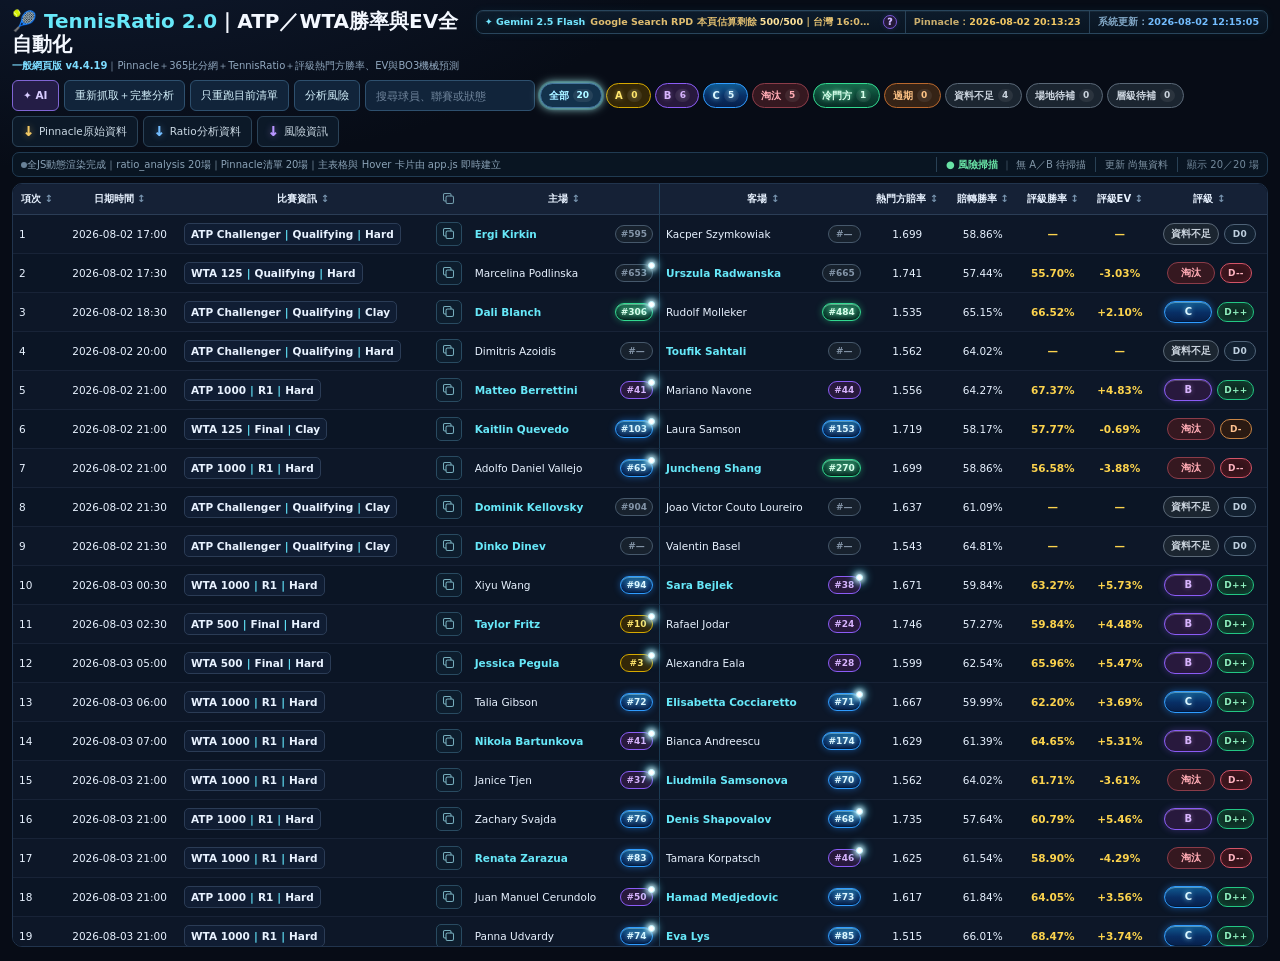
==== commit da247f8e: "Add files via upload" ====
--- a/index.html
+++ b/index.html
@@ -3,7 +3,7 @@
 <html lang="zh-Hant"><head><meta charset="utf-8"/>
 <meta content="width=device-width,initial-scale=1" name="viewport"/>
 <link rel="icon" type="image/svg+xml" href="./favicon.svg?v=1">
-<title>TennisRatio｜Gemini 2.5 Flash</title><link href="./styles.css?v=safe-gemini-telegram-v1" rel="stylesheet"/></head>
+<title>TennisRatio｜Gemini 2.5 Flash</title><link href="./styles.css?v=full-analysis-password-v1" rel="stylesheet"/></head>
 <body data-analysis-ready="0" data-revision="0" data-runtime="github-pages-phase3-source-pipeline">
 <div class="app-shell" id="app-shell">
 <aside aria-hidden="true" class="chat-drawer" id="chat-drawer">
@@ -41,7 +41,7 @@
 </header>
 <section aria-label="操作列" class="controls">
 <button class="control ai-toggle" id="chat-toggle" title="分析資料已載入，可開啟AI問答" type="button">✦ AI</button>
-<button class="control run-button" data-mode="full" type="button">重新抓取＋完整分析</button>
+<button class="control run-button" data-mode="full" title="需輸入 Cloudflare 啟動密碼" type="button">重新抓取＋完整分析</button>
 <button class="control run-button" data-mode="reanalyze" type="button">只重跑目前清單</button>
 <button class="control run-button" data-mode="risk" type="button">分析風險</button>
 <input aria-label="搜尋" class="control search-control" id="search-box" placeholder="搜尋球員、聯賽或狀態" type="search"/>
@@ -69,6 +69,32 @@
 <div class="settings-actions"><span class="settings-status" id="settings-status"></span><button class="control" id="settings-cancel" type="button">取消</button><button class="control" type="submit">儲存設定</button></div>
 </form>
 </dialog>
+
+<dialog class="full-analysis-auth-dialog" id="full-analysis-auth-dialog">
+<form class="full-analysis-auth-card" id="full-analysis-auth-form" method="dialog">
+<div class="full-analysis-auth-head">
+<div>
+<div class="full-analysis-auth-kicker">受保護操作</div>
+<h2>啟動重新抓取＋完整分析</h2>
+<p>此操作會重新抓取 Pinnacle 賠率，並更新 Cloudflare R2 的分析資料。請輸入存放於 Cloudflare Secret 的啟動密碼。</p>
+</div>
+<button aria-label="關閉" class="full-analysis-auth-close" id="full-analysis-auth-close" type="button">×</button>
+</div>
+<label class="full-analysis-auth-field" for="full-analysis-password">
+<span>啟動密碼</span>
+<div class="full-analysis-password-wrap">
+<input autocomplete="current-password" id="full-analysis-password" inputmode="text" maxlength="160" placeholder="輸入啟動密碼" spellcheck="false" type="password"/>
+<button aria-label="顯示密碼" aria-pressed="false" class="full-analysis-password-toggle" id="full-analysis-password-toggle" title="顯示／隱藏密碼" type="button">◉</button>
+</div>
+<small>密碼不會保存於 GitHub、瀏覽器或 localStorage；驗證完成後即清除。</small>
+</label>
+<div aria-live="polite" class="full-analysis-auth-status" id="full-analysis-auth-status"></div>
+<div class="full-analysis-auth-actions">
+<button class="control" id="full-analysis-auth-cancel" type="button">取消</button>
+<button class="control full-analysis-auth-submit" id="full-analysis-auth-submit" type="submit">驗證並啟動</button>
+</div>
+</form>
+</dialog>
 <dialog class="risk-dialog" id="external-risk-dialog">
 <div class="risk-dialog-card">
 <div class="risk-dialog-head"><div><h2 id="risk-dialog-title">外部風險</h2><p id="risk-dialog-subtitle"></p></div><button class="risk-dialog-close" id="risk-dialog-close" type="button" aria-label="關閉">×</button></div>
@@ -81,4 +107,4 @@
 <button class="analysis-toast-close" id="analysis-toast-close" type="button" aria-label="關閉通知">×</button>
 </div>
 <div id="card"></div><div hidden="" id="templates-root"></div>
-<script defer src="./modules/pinnacle.js?v=external-risk-v1"></script><script defer src="./modules/data-services.js?v=external-risk-v1-hotfix2"></script><script defer src="./modules/analysis-engine.js?v=rating65-ab-gate-v1"></script><script defer src="./modules/renderer.js?v=external-risk-v1-hotfix6"></script><script defer src="./modules/ai-services.js?v=safe-gemini-queue-v1"></script><script defer src="./app.js?v=safe-gemini-telegram-v1"></script></body></html>
+<script defer src="./modules/pinnacle.js?v=external-risk-v1"></script><script defer src="./modules/data-services.js?v=full-analysis-password-v1"></script><script defer src="./modules/analysis-engine.js?v=rating65-ab-gate-v1"></script><script defer src="./modules/renderer.js?v=external-risk-v1-hotfix6"></script><script defer src="./modules/ai-services.js?v=safe-gemini-queue-v1"></script><script defer src="./app.js?v=full-analysis-password-v1"></script></body></html>
--- a/styles.css
+++ b/styles.css
@@ -1408,3 +1408,44 @@
   text-decoration-color:#ff758455;
   text-underline-offset:3px;
 }
+
+
+/* ============================================================
+   Full Analysis Password Gate v1
+   「重新抓取＋完整分析」需先由 Cloudflare Secret 驗證。
+   ============================================================ */
+.full-analysis-auth-dialog{
+  width:min(450px,calc(100vw - 28px));
+  padding:0;
+  border:1px solid #37526a;
+  border-radius:13px;
+  background:#091421;
+  color:#eaf4ff;
+  box-shadow:0 26px 78px #000d,0 0 0 1px #7bdcff0d inset;
+}
+.full-analysis-auth-dialog::backdrop{background:#000a;backdrop-filter:blur(4px)}
+.full-analysis-auth-card{padding:15px 16px 16px}
+.full-analysis-auth-head{display:flex;align-items:flex-start;justify-content:space-between;gap:14px;padding-bottom:11px;border-bottom:1px solid #263f55}
+.full-analysis-auth-kicker{margin-bottom:4px;color:#f2c864;font-size:9px;font-weight:900;letter-spacing:.1em;text-transform:uppercase}
+.full-analysis-auth-head h2{margin:0;color:#8ce9ff;font-size:17px;line-height:1.25}
+.full-analysis-auth-head p{margin:7px 0 0;color:#8ca4b8;font-size:10px;line-height:1.55}
+.full-analysis-auth-close{flex:0 0 29px;width:29px;height:29px;padding:0;border:1px solid #40556a;border-radius:7px;background:#101f30;color:#dce9f4;font-size:18px;line-height:1;cursor:pointer}
+.full-analysis-auth-close:hover,.full-analysis-auth-close:focus-visible{outline:none;border-color:#73bdff;color:#fff;box-shadow:0 0 0 2px #65baff1c}
+.full-analysis-auth-field{display:block;margin-top:13px}
+.full-analysis-auth-field>span{display:block;margin-bottom:6px;color:#cfe0eb;font-size:11px;font-weight:900}
+.full-analysis-password-wrap{display:flex;align-items:center;gap:7px}
+.full-analysis-password-wrap input{flex:1;min-width:0;height:38px;padding:0 11px;border:1px solid #35536d;border-radius:8px;background:#081321;color:#f5fbff;font:inherit;font-size:13px;outline:none}
+.full-analysis-password-wrap input:focus{border-color:#70cdf0;box-shadow:0 0 0 2px #5fdcff1b,0 0 12px #36c7ff18}
+.full-analysis-password-toggle{flex:0 0 38px;width:38px;height:38px;padding:0;border:1px solid #35536d;border-radius:8px;background:#0d1c2c;color:#8dcce5;font-size:14px;cursor:pointer}
+.full-analysis-password-toggle:hover,.full-analysis-password-toggle:focus-visible,.full-analysis-password-toggle[aria-pressed="true"]{outline:none;border-color:#b895ff;color:#e7dcff;background:#1c1930}
+.full-analysis-auth-field small{display:block;margin-top:6px;color:#718a9d;font-size:9px;line-height:1.45}
+.full-analysis-auth-status{min-height:18px;margin-top:10px;padding:6px 8px;border:1px solid transparent;border-radius:7px;color:#8ea5b8;font-size:10px;line-height:1.45}
+.full-analysis-auth-status:empty{padding:0;min-height:0}
+.full-analysis-auth-status.checking{border-color:#32556b;background:#0c1c2a;color:#82def7}
+.full-analysis-auth-status.error{border-color:#7a3140;background:#241219;color:#ff9aa5}
+.full-analysis-auth-status.success{border-color:#296548;background:#10291f;color:#86e0ae}
+.full-analysis-auth-actions{display:flex;align-items:center;justify-content:flex-end;gap:8px;margin-top:12px}
+.full-analysis-auth-submit{border-color:#397796;background:linear-gradient(180deg,#153850,#102a3d);color:#a9edff;font-weight:900}
+.full-analysis-auth-submit:hover,.full-analysis-auth-submit:focus-visible{border-color:#72d7fa;background:linear-gradient(180deg,#1b4966,#12334a);color:#effcff;box-shadow:0 0 11px #4dd7ff29}
+.full-analysis-auth-submit:disabled,.full-analysis-auth-actions .control:disabled,.full-analysis-auth-close:disabled{opacity:.5;cursor:not-allowed}
+@media(max-width:560px){.full-analysis-auth-card{padding:13px}.full-analysis-auth-head h2{font-size:16px}}
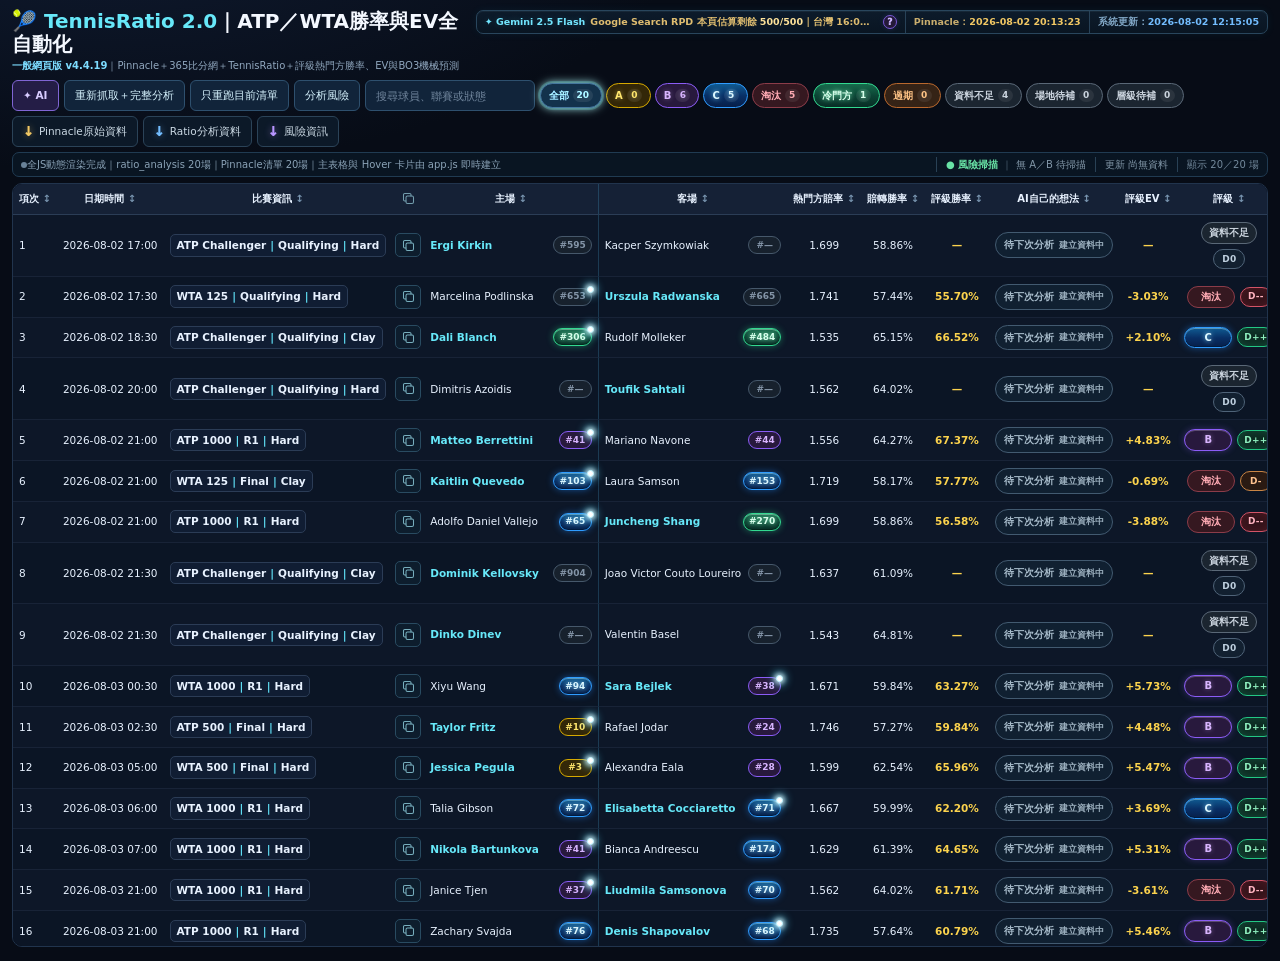
==== commit 4c420267: "Add files via upload" ====
--- a/index.html
+++ b/index.html
@@ -57,7 +57,7 @@
 <span class="risk-cache-status" id="risk-cache-status">更新 尚無資料</span>
 <span class="visible-count" id="visible-count">顯示 0／0 場</span>
 </div>
-<div class="wrap"><table class="main"><thead><tr><th data-type="number">項次</th><th>日期時間</th><th>比賽資訊</th><th class="copy-head" data-nosort="true" title="複製日期與對戰"><svg aria-hidden="true" class="copy-icon copy-head-icon" focusable="false" viewbox="0 0 24 24"><rect height="12" rx="2.4" width="12" x="8" y="8"></rect><path d="M16 8V6a2 2 0 0 0-2-2H6a2 2 0 0 0-2 2v8a2 2 0 0 0 2 2h2"></path></svg></th><th class="home-player-head">主場</th><th class="away-player-head">客場</th><th data-type="number">熱門方賠率</th><th data-type="number">賠轉勝率</th><th data-type="number">評級勝率</th><th data-type="number">評級EV</th><th data-type="number">評級</th></tr></thead><tbody><tr class="dynamic-loading-row"><td colspan="11">正在由 app.js 讀取 ratio_analysis.json 並建立表格……</td></tr></tbody></table><div class="empty-filter" id="empty-filter">目前沒有可顯示的比賽；可按上方按鈕重新抓取。</div></div>
+<div class="wrap"><table class="main"><thead><tr><th data-type="number">項次</th><th>日期時間</th><th>比賽資訊</th><th class="copy-head" data-nosort="true" title="複製日期與對戰"><svg aria-hidden="true" class="copy-icon copy-head-icon" focusable="false" viewbox="0 0 24 24"><rect height="12" rx="2.4" width="12" x="8" y="8"></rect><path d="M16 8V6a2 2 0 0 0-2-2H6a2 2 0 0 0-2 2v8a2 2 0 0 0 2 2h2"></path></svg></th><th class="home-player-head">主場</th><th class="away-player-head">客場</th><th data-type="number">熱門方賠率</th><th data-type="number">賠轉勝率</th><th data-type="number">評級勝率</th><th data-type="number" title="Learning AI獨立判定；尚無正式模型時顯示學習中">AI自己的想法</th><th data-type="number">評級EV</th><th data-type="number">評級</th></tr></thead><tbody><tr class="dynamic-loading-row"><td colspan="12">正在由 app.js 讀取 ratio_analysis.json 並建立表格……</td></tr></tbody></table><div class="empty-filter" id="empty-filter">目前沒有可顯示的比賽；可按上方按鈕重新抓取。</div></div>
 </main>
 </div>
 <dialog class="settings-dialog" id="ai-settings-dialog">
@@ -107,4 +107,4 @@
 <button class="analysis-toast-close" id="analysis-toast-close" type="button" aria-label="關閉通知">×</button>
 </div>
 <div id="card"></div><div hidden="" id="templates-root"></div>
-<script defer src="./modules/pinnacle.js?v=external-risk-v1"></script><script defer src="./modules/data-services.js?v=full-analysis-password-v1"></script><script defer src="./modules/analysis-engine.js?v=rating65-ab-gate-v1"></script><script defer src="./modules/renderer.js?v=external-risk-v1-hotfix6"></script><script defer src="./modules/ai-services.js?v=safe-gemini-queue-v1"></script><script defer src="./app.js?v=full-analysis-password-v1"></script></body></html>
+<script defer src="./modules/pinnacle.js?v=external-risk-v1"></script><script defer src="./modules/data-services.js?v=full-analysis-password-v1"></script><script defer src="./modules/analysis-engine.js?v=learning-snapshot-v1"></script><script defer src="./modules/learning.js?v=learning-model-runner-v1"></script><script defer src="./modules/renderer.js?v=learning-column-v1"></script><script defer src="./modules/ai-services.js?v=safe-gemini-queue-v1"></script><script defer src="./app.js?v=learning-snapshot-v1"></script></body></html>
--- a/styles.css
+++ b/styles.css
@@ -1449,3 +1449,6 @@
 .full-analysis-auth-submit:hover,.full-analysis-auth-submit:focus-visible{border-color:#72d7fa;background:linear-gradient(180deg,#1b4966,#12334a);color:#effcff;box-shadow:0 0 11px #4dd7ff29}
 .full-analysis-auth-submit:disabled,.full-analysis-auth-actions .control:disabled,.full-analysis-auth-close:disabled{opacity:.5;cursor:not-allowed}
 @media(max-width:560px){.full-analysis-auth-card{padding:13px}.full-analysis-auth-head h2{font-size:16px}}
+
+/* Learning AI column */
+.learning-cell{min-width:126px}.learning-thought{display:inline-flex;align-items:center;justify-content:center;gap:5px;min-width:108px;padding:5px 8px;border:1px solid #40566b;border-radius:999px;background:#102031;color:#aebfcd;font-size:10px;font-weight:900;white-space:nowrap}.learning-thought b{font-size:10px}.learning-thought small{font-size:9px;color:inherit;opacity:.9}.learning-thought.learning{border-color:#425a70;background:#102031;color:#a9bdcc}.learning-thought.support{border-color:#2aa67d;background:#0d2b22;color:#8ff0bf;box-shadow:inset 0 0 9px #34d39918}.learning-thought.hold{border-color:#b99336;background:#2a2311;color:#f5d77c}.learning-thought.warning{border-color:#c94e60;background:#32141b;color:#ffabb8}.learning-thought.error{border-color:#8d4652;background:#28151b;color:#ffc0c8}
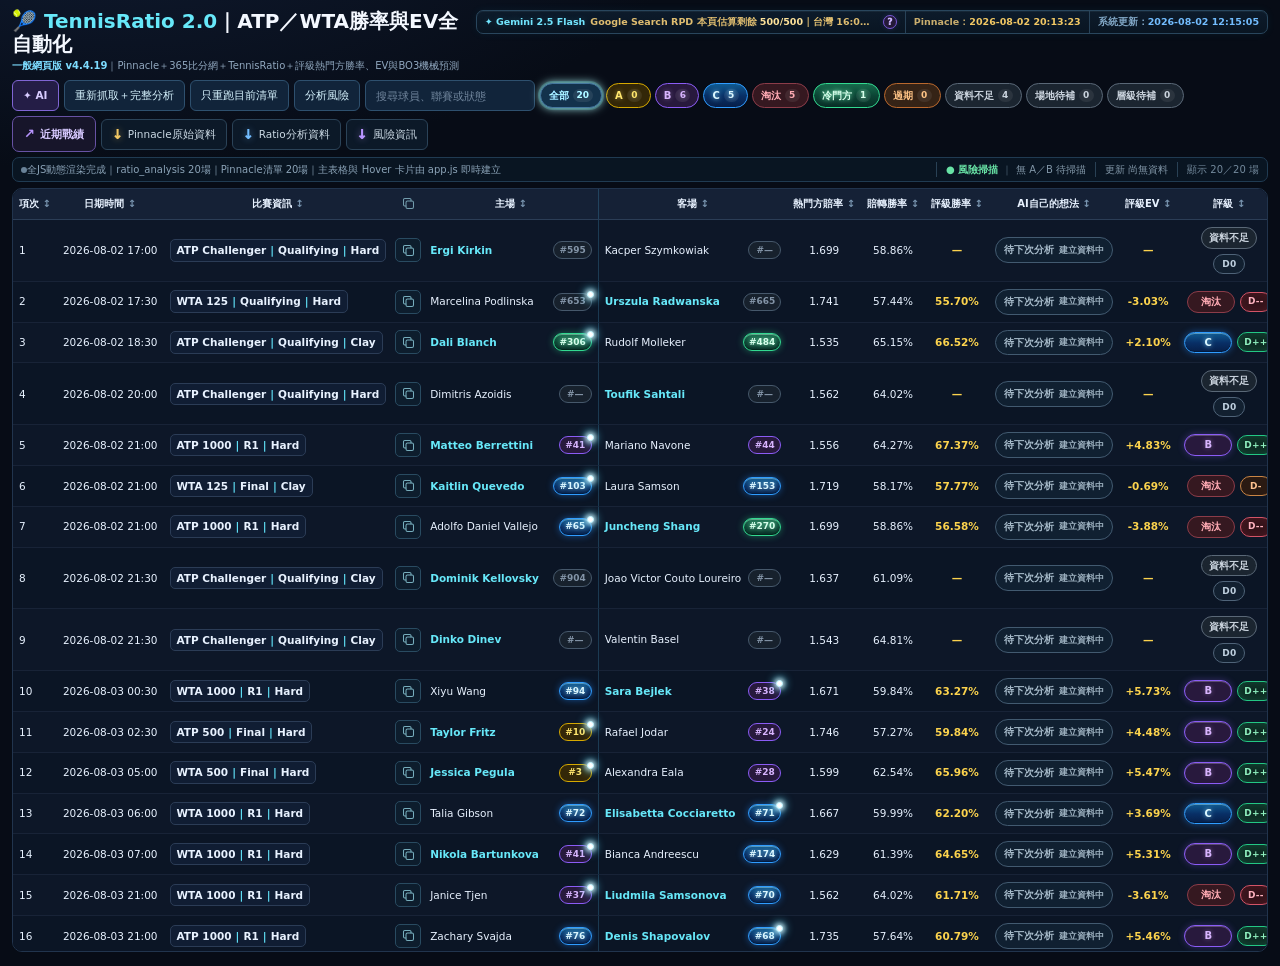
==== commit fcbc3069: "Add files via upload" ====
--- a/index.html
+++ b/index.html
@@ -3,7 +3,7 @@
 <html lang="zh-Hant"><head><meta charset="utf-8"/>
 <meta content="width=device-width,initial-scale=1" name="viewport"/>
 <link rel="icon" type="image/svg+xml" href="./favicon.svg?v=1">
-<title>TennisRatio｜Gemini 2.5 Flash</title><link href="./styles.css?v=full-analysis-password-v1" rel="stylesheet"/></head>
+<title>TennisRatio｜Gemini 2.5 Flash</title><link href="./styles.css?v=performance-center-v1" rel="stylesheet"/></head>
 <body data-analysis-ready="0" data-revision="0" data-runtime="github-pages-phase3-source-pipeline">
 <div class="app-shell" id="app-shell">
 <aside aria-hidden="true" class="chat-drawer" id="chat-drawer">
@@ -47,6 +47,7 @@
 <input aria-label="搜尋" class="control search-control" id="search-box" placeholder="搜尋球員、聯賽或狀態" type="search"/>
 <div aria-label="快速顯示" class="filter-chips" role="group"><button aria-pressed="true" class="filter-chip all active" data-filter="全部" type="button"><span>全部</span><b>0</b></button><button aria-pressed="false" class="filter-chip a" data-filter="A" type="button"><span>A</span><b>0</b></button><button aria-pressed="false" class="filter-chip b" data-filter="B" type="button"><span>B</span><b>0</b></button><button aria-pressed="false" class="filter-chip c" data-filter="C" type="button"><span>C</span><b>0</b></button><button aria-pressed="false" class="filter-chip x" data-filter="淘汰" type="button"><span>淘汰</span><b>0</b></button><button aria-pressed="false" class="filter-chip cold-choice" data-filter="冷門方" type="button"><span>冷門方</span><b>0</b></button><button aria-pressed="false" class="filter-chip expired" data-filter="過期" type="button"><span>過期</span><b>0</b></button><button aria-pressed="false" class="filter-chip missing" data-filter="資料不足" type="button"><span>資料不足</span><b>0</b></button><button aria-pressed="false" class="filter-chip missing" data-filter="場地待補" type="button"><span>場地待補</span><b>0</b></button><button aria-pressed="false" class="filter-chip missing" data-filter="層級待補" type="button"><span>層級待補</span><b>0</b></button></div>
 <span class="toolbar-spacer"></span>
+<a class="performance-link" href="./performance.html" target="_blank" rel="noopener" title="在新頁籤開啟近期戰績中心"><span aria-hidden="true">↗</span><span>近期戰績</span></a>
 <button class="download download-pinnacle" id="download-pinnacle" type="button"><span aria-hidden="true" class="download-mark">↓</span><span>Pinnacle原始資料</span></button>
 <button class="download download-ratio" id="download-ratio" type="button"><span aria-hidden="true" class="download-mark">↓</span><span>Ratio分析資料</span></button>
 <button class="download download-risk" id="download-risk" type="button"><span aria-hidden="true" class="download-mark">↓</span><span>風險資訊</span></button>
@@ -107,4 +108,4 @@
 <button class="analysis-toast-close" id="analysis-toast-close" type="button" aria-label="關閉通知">×</button>
 </div>
 <div id="card"></div><div hidden="" id="templates-root"></div>
-<script defer src="./modules/pinnacle.js?v=external-risk-v1"></script><script defer src="./modules/data-services.js?v=full-analysis-password-v1"></script><script defer src="./modules/analysis-engine.js?v=learning-snapshot-v1"></script><script defer src="./modules/learning.js?v=learning-model-runner-v1"></script><script defer src="./modules/renderer.js?v=learning-column-v1"></script><script defer src="./modules/ai-services.js?v=safe-gemini-queue-v1"></script><script defer src="./app.js?v=learning-snapshot-v1"></script></body></html>
+<script defer src="./modules/pinnacle.js?v=external-risk-v1"></script><script defer src="./modules/data-services.js?v=full-analysis-password-v1"></script><script defer src="./modules/analysis-engine.js?v=learning-snapshot-v1"></script><script defer src="./modules/learning.js?v=learning-training-v2"></script><script defer src="./modules/renderer.js?v=learning-training-v2"></script><script defer src="./modules/ai-services.js?v=r2-shared-risk-cache-v1"></script><script defer src="./app.js?v=r2-shared-risk-cache-v1"></script></body></html>
--- a/styles.css
+++ b/styles.css
@@ -1452,3 +1452,31 @@
 
 /* Learning AI column */
 .learning-cell{min-width:126px}.learning-thought{display:inline-flex;align-items:center;justify-content:center;gap:5px;min-width:108px;padding:5px 8px;border:1px solid #40566b;border-radius:999px;background:#102031;color:#aebfcd;font-size:10px;font-weight:900;white-space:nowrap}.learning-thought b{font-size:10px}.learning-thought small{font-size:9px;color:inherit;opacity:.9}.learning-thought.learning{border-color:#425a70;background:#102031;color:#a9bdcc}.learning-thought.support{border-color:#2aa67d;background:#0d2b22;color:#8ff0bf;box-shadow:inset 0 0 9px #34d39918}.learning-thought.hold{border-color:#b99336;background:#2a2311;color:#f5d77c}.learning-thought.warning{border-color:#c94e60;background:#32141b;color:#ffabb8}.learning-thought.error{border-color:#8d4652;background:#28151b;color:#ffc0c8}
+
+
+/* Performance Center v1：紫色代表進入下一層／詳細頁 */
+.performance-link{
+  height:36px;
+  display:inline-flex;
+  align-items:center;
+  justify-content:center;
+  gap:5px;
+  padding:0 11px;
+  border:1px solid #6752a4;
+  border-radius:7px;
+  background:#17152a;
+  color:#d7c9ff;
+  text-decoration:none;
+  white-space:nowrap;
+  font-weight:900;
+  transition:border-color .14s,background .14s,box-shadow .14s,transform .14s;
+}
+.performance-link>span:first-child{color:var(--tone-deep);font-size:13px}
+.performance-link:hover,.performance-link:focus-visible{
+  outline:none;
+  border-color:var(--tone-deep);
+  background:#241d40;
+  color:#f0eaff;
+  box-shadow:0 0 10px #b895ff33;
+  transform:translateY(-1px);
+}
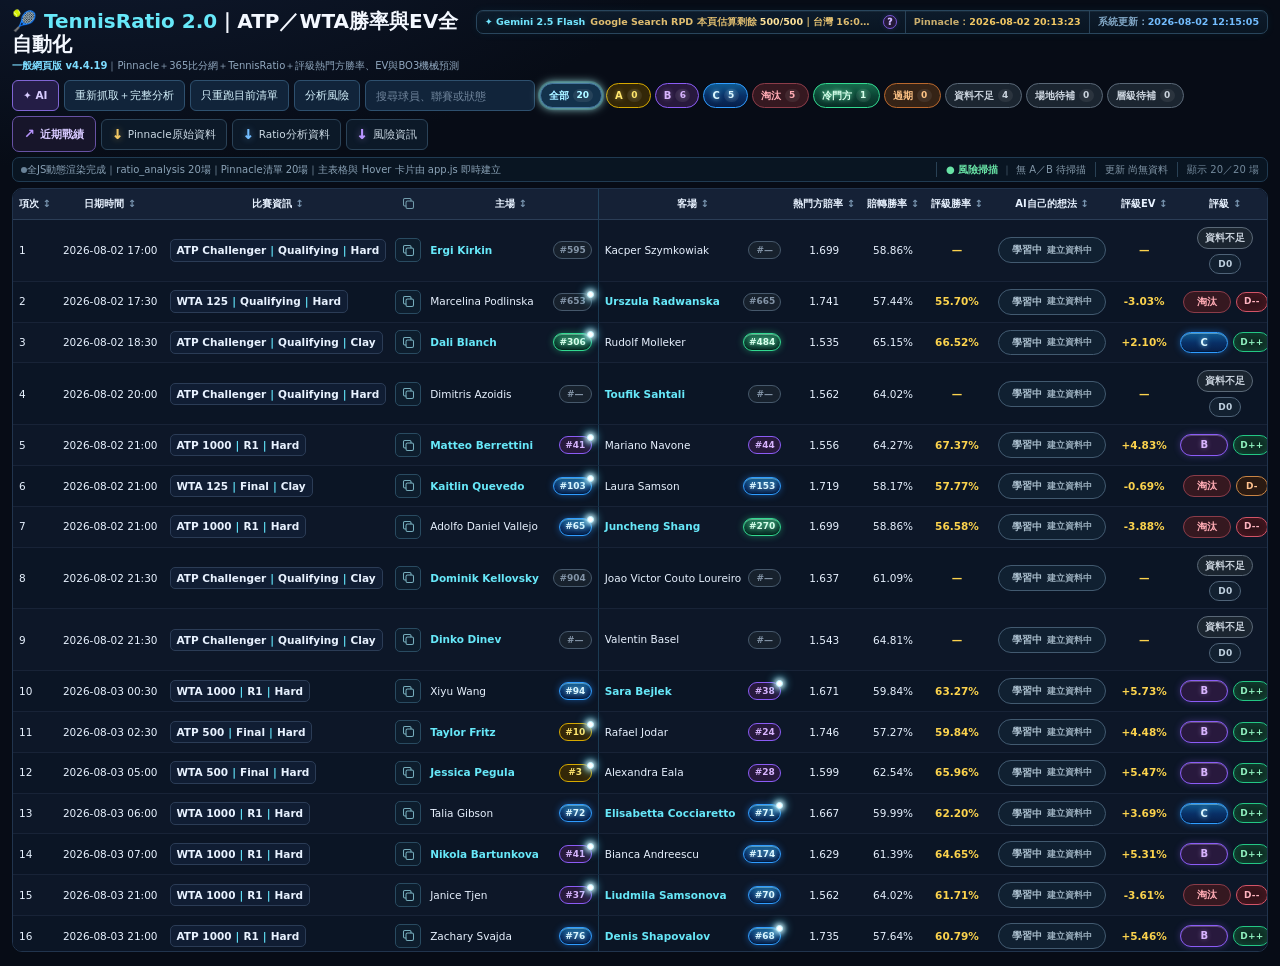
==== commit 1f79e8d0: "Add files via upload" ====
--- a/index.html
+++ b/index.html
@@ -108,4 +108,4 @@
 <button class="analysis-toast-close" id="analysis-toast-close" type="button" aria-label="關閉通知">×</button>
 </div>
 <div id="card"></div><div hidden="" id="templates-root"></div>
-<script defer src="./modules/pinnacle.js?v=external-risk-v1"></script><script defer src="./modules/data-services.js?v=full-analysis-password-v1"></script><script defer src="./modules/analysis-engine.js?v=learning-snapshot-v1"></script><script defer src="./modules/learning.js?v=learning-training-v2"></script><script defer src="./modules/renderer.js?v=learning-training-v2"></script><script defer src="./modules/ai-services.js?v=r2-shared-risk-cache-v1"></script><script defer src="./app.js?v=r2-shared-risk-cache-v1"></script></body></html>
+<script defer src="./modules/pinnacle.js?v=external-risk-v1"></script><script defer src="./modules/data-services.js?v=full-analysis-password-v1"></script><script defer src="./modules/analysis-engine.js?v=learning-snapshot-v1"></script><script defer src="./modules/learning.js?v=learning-auto-sync-v3"></script><script defer src="./modules/renderer.js?v=learning-training-v2"></script><script defer src="./modules/ai-services.js?v=r2-shared-risk-cache-v1"></script><script defer src="./app.js?v=learning-auto-sync-v3"></script></body></html>
